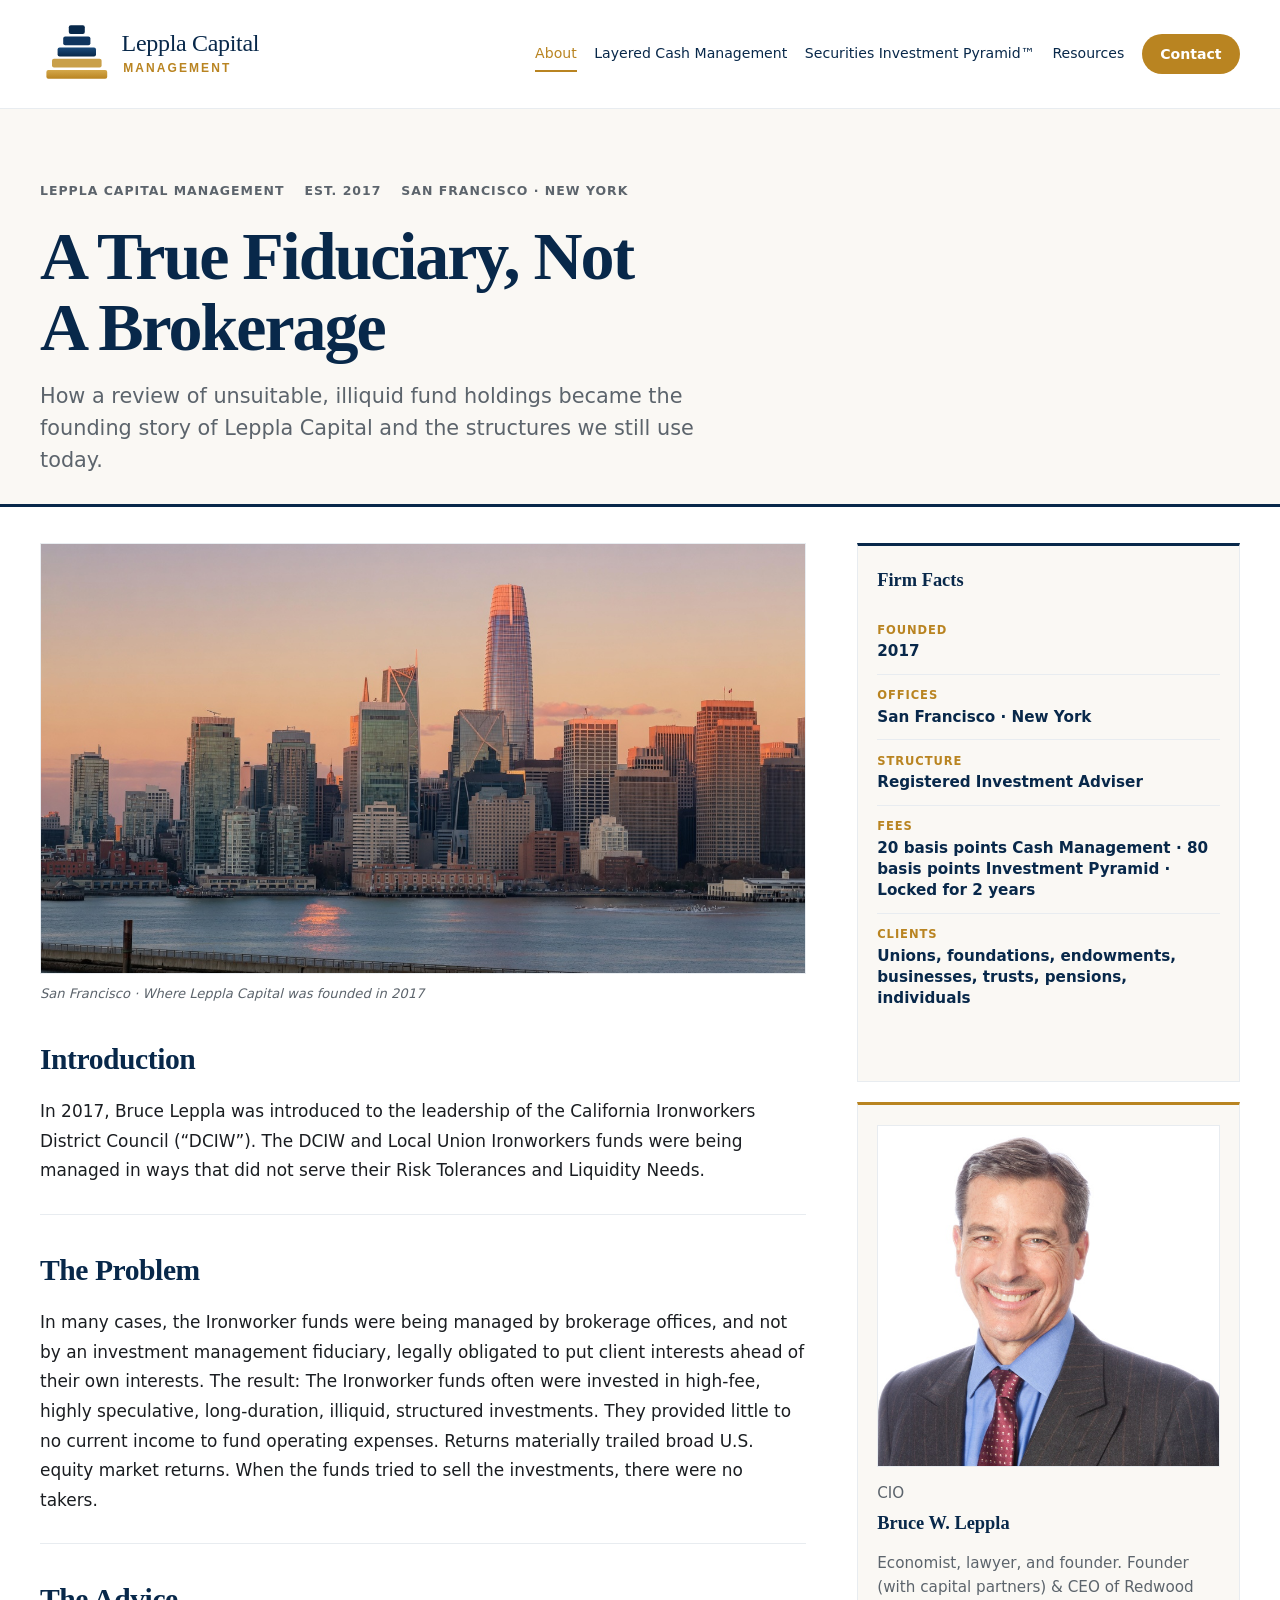
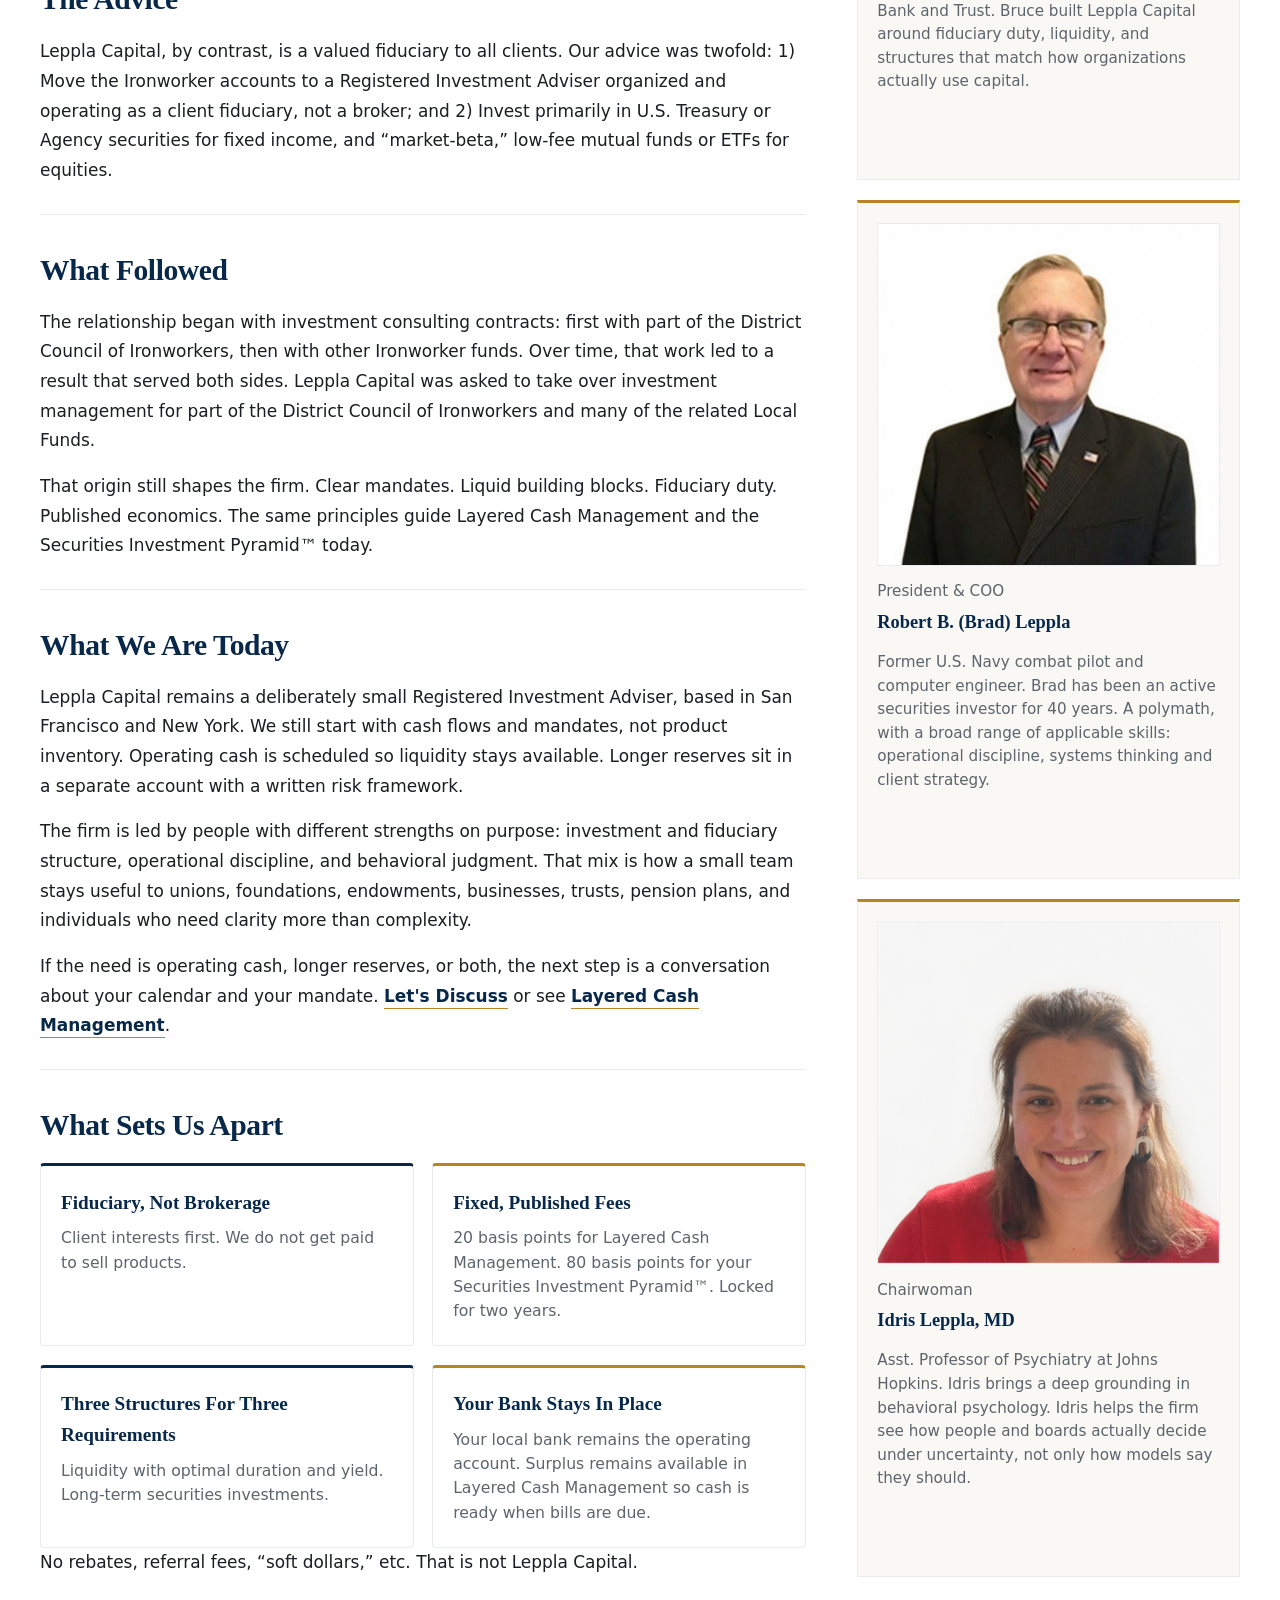
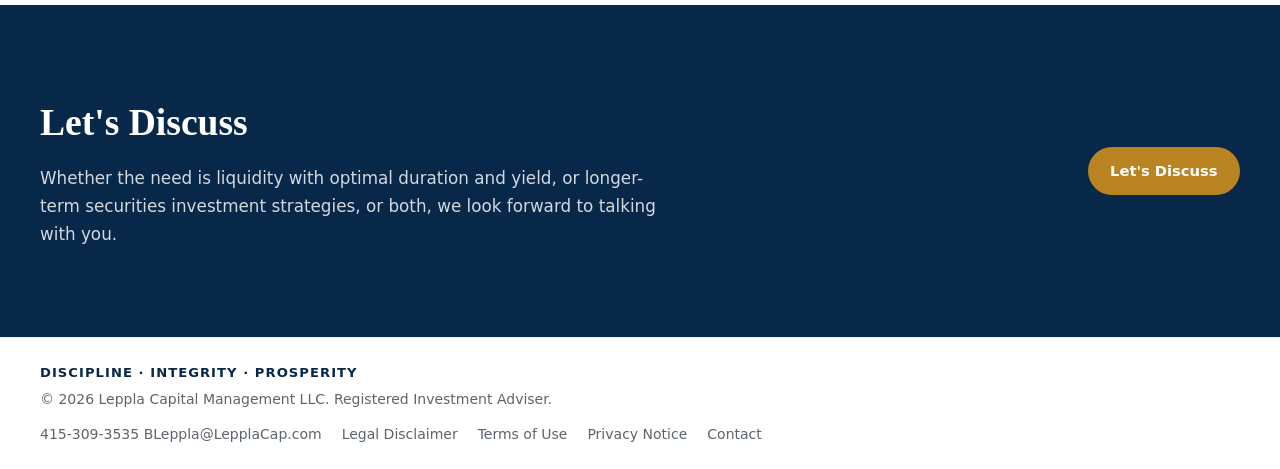
==== about.html @ 6c13fb26 "Publish Leppla Capital website draft." ====
<!DOCTYPE html>
<html lang="en">
  <head>
    <meta charset="utf-8" />
    <meta name="viewport" content="width=device-width, initial-scale=1" />
    <title>About | Leppla Capital Management</title>
    <meta
      name="description"
      content="A true fiduciary, not a brokerage. How Leppla Capital was built in 2017 around clear mandates, liquid investments, and published fees."
    />
    <link rel="stylesheet" href="css/styles.css" />
    <link rel="icon" href="assets/logo-mark.svg" type="image/svg+xml" />
  </head>
  <body>
    <a class="skip-link" href="#main">Skip to content</a>

    <header class="site-header">
      <div class="container header-inner">
        <a class="brand" href="index.html" aria-label="Leppla Capital Management home">
          <img src="assets/logo-horizontal.svg" alt="Leppla Capital Management" width="440" height="82" />
        </a>
        <button class="menu-toggle" type="button" aria-label="Toggle menu" aria-expanded="false" aria-controls="site-nav">
          <span></span><span></span><span></span>
        </button>
        <nav class="site-nav" id="site-nav" aria-label="Primary">
          <a href="about.html" aria-current="page">About</a>
          <a href="layered-cash-management.html">Layered Cash Management</a>
          <a href="securities-investment-pyramid.html">Securities Investment Pyramid™</a>
          <a href="resources.html">Resources</a>
          <a class="nav-cta" href="contact.html">Contact</a>
        </nav>
      </div>
    </header>

    <main id="main" class="about-paper">
      <header class="edition-head">
        <div class="container">
          <div class="edition-meta">
            <span>Leppla Capital Management</span>
            <span>Est. 2017</span>
            <span>San Francisco · New York</span>
          </div>
          <h1 class="edition-title">A True Fiduciary, Not A Brokerage</h1>
          <p class="edition-deck">
            How a review of unsuitable, illiquid fund holdings became the founding story of Leppla
            Capital and the structures we still use today.
          </p>
        </div>
      </header>

      <section class="section section-tight">
        <div class="container edition-layout">
          <article class="edition-story">
            <figure class="edition-lead-image">
              <img
                src="assets/sf-skyline-hero.jpg"
                alt="San Francisco skyline"
                width="1200"
                height="640"
              />
              <figcaption>San Francisco · Where Leppla Capital was founded in 2017</figcaption>
            </figure>

            <section class="edition-chapter">
              <h2>Introduction</h2>
              <p>
                In 2017, Bruce Leppla was introduced to the leadership of the California Ironworkers
                District Council (“DCIW”). The DCIW and Local Union Ironworkers funds were being
                managed in ways that did not serve their Risk Tolerances and Liquidity Needs.
              </p>
            </section>

            <section class="edition-chapter">
              <h2>The Problem</h2>
              <p>
                In many cases, the Ironworker funds were being managed by brokerage offices, and not by an
                investment management fiduciary, legally obligated to put client interests ahead of
                their own interests. The result: The Ironworker funds often were invested in
                high-fee, highly speculative, long-duration, illiquid, structured investments. They provided little to no current
                income to fund operating expenses. Returns materially trailed broad U.S. equity
                market returns. When the funds tried to sell the investments, there were no takers.
              </p>
            </section>

            <section class="edition-chapter">
              <h2>The Advice</h2>
              <p>
                Leppla Capital, by contrast, is a valued fiduciary to all clients. Our advice was
                twofold: 1) Move the Ironworker accounts to a Registered Investment Adviser organized
                and operating as a client fiduciary, not a broker; and 2) Invest primarily in U.S.
                Treasury or Agency securities for fixed income, and “market-beta,” low-fee mutual
                funds or ETFs for equities.
              </p>
            </section>

            <section class="edition-chapter">
              <h2>What Followed</h2>
              <p>
                The relationship began with investment consulting contracts: first with part of the
                District Council of Ironworkers, then with other Ironworker funds. Over time, that
                work led to a result that served both sides. Leppla Capital was asked to take over
                investment management for part of the District Council of Ironworkers and many of the
                related Local Funds.
              </p>
              <p>
                That origin still shapes the firm. Clear mandates. Liquid building blocks. Fiduciary
                duty. Published economics. The same principles guide Layered Cash Management and the
                Securities Investment Pyramid™ today.
              </p>
            </section>

            <section class="edition-chapter">
              <h2>What We Are Today</h2>
              <p>
                Leppla Capital remains a deliberately small Registered Investment Adviser, based in
                San Francisco and New York. We still start with cash flows and mandates, not product
                inventory. Operating cash is scheduled so liquidity stays available. Longer reserves
                sit in a separate account with a written risk framework.
              </p>
              <p>
                The firm is led by people with different strengths on purpose: investment and
                fiduciary structure, operational discipline, and behavioral judgment. That mix is how
                a small team stays useful to unions, foundations, endowments, businesses, trusts,
                pension plans, and individuals who need clarity more than complexity.
              </p>
              <p>
                If the need is operating cash, longer reserves, or both, the next step is a
                conversation about your calendar and your mandate.
                <a class="text-link" href="contact.html">Let's Discuss</a>
                or see
                <a class="text-link" href="layered-cash-management.html">Layered Cash Management</a>.
              </p>
            </section>

            <section class="edition-chapter edition-apart">
              <h2>What Sets Us Apart</h2>
              <ul class="differ-grid differ-grid-story">
                <li>
                  <h3>Fiduciary, Not Brokerage</h3>
                  <p>Client interests first. We do not get paid to sell products.</p>
                </li>
                <li>
                  <h3>Fixed, Published Fees</h3>
                  <p>
                    20 basis points for Layered Cash Management. 80 basis points for your Securities
                    Investment Pyramid™. Locked for two years.
                  </p>
                </li>
                <li>
                  <h3>Three Structures For Three Requirements</h3>
                  <p>
                    Liquidity with optimal duration and yield. Long-term securities investments.
                  </p>
                </li>
                <li>
                  <h3>Your Bank Stays In Place</h3>
                  <p>
                    Your local bank remains the operating account. Surplus remains available in
                    Layered Cash Management so cash is ready when bills are due.
                  </p>
                </li>
              </ul>
              <p class="differ-close">
                No rebates, referral fees, “soft dollars,” etc. That is not Leppla Capital.
              </p>
            </section>
          </article>

          <aside class="edition-sidebar">
            <div class="edition-factbox">
              <h3>Firm Facts</h3>
              <dl>
                <div>
                  <dt>Founded</dt>
                  <dd>2017</dd>
                </div>
                <div>
                  <dt>Offices</dt>
                  <dd>San Francisco · New York</dd>
                </div>
                <div>
                  <dt>Structure</dt>
                  <dd>Registered Investment Adviser</dd>
                </div>
                <div>
                  <dt>Fees</dt>
                  <dd>20 basis points Cash Management · 80 basis points Investment Pyramid · Locked for 2 years</dd>
                </div>
                <div>
                  <dt>Clients</dt>
                  <dd>Unions, foundations, endowments, businesses, trusts, pensions, individuals</dd>
                </div>
              </dl>
            </div>

            <div class="edition-profile">
              <img
                src="assets/bruce-leppla.jpg"
                alt="Bruce W. Leppla"
                width="320"
                height="320"
              />
              <p class="leader-role">CIO</p>
              <h3>Bruce W. Leppla</h3>
              <p>
                Economist, lawyer, and founder. Founder (with capital partners) &amp; CEO of Redwood
                Bank and Trust. Bruce built Leppla
                Capital around fiduciary duty, liquidity, and structures that match how
                organizations actually use capital.
              </p>
            </div>

            <div class="edition-profile">
              <img
                src="assets/brad-leppla.png"
                alt="Robert B. (Brad) Leppla"
                width="320"
                height="320"
              />
              <p class="leader-role">President &amp; COO</p>
              <h3>Robert B. (Brad) Leppla</h3>
              <p>
                Former U.S. Navy combat pilot and computer engineer. Brad has been an active
                securities investor for 40 years. A polymath, with a broad range of applicable
                skills: operational discipline, systems thinking and client strategy.
              </p>
            </div>

            <div class="edition-profile">
              <img
                src="assets/idris-leppla.png"
                alt="Idris Leppla, MD"
                width="320"
                height="320"
              />
              <p class="leader-role">Chairwoman</p>
              <h3>Idris Leppla, MD</h3>
              <p>
                Asst. Professor of Psychiatry at Johns Hopkins. Idris brings a deep grounding in
                behavioral psychology. Idris helps the firm see how people and boards actually decide
                under uncertainty, not only how models say they should.
              </p>
            </div>

          </aside>
        </div>
      </section>

      <section class="section section-navy">
        <div class="container about-cta-grid">
          <div>
            <h2>Let's Discuss</h2>
            <p>
              Whether the need is liquidity with optimal duration and yield, or longer-term
              securities investment strategies, or both, we look forward to talking with you.
            </p>
          </div>
          <div class="hero-actions">
            <a class="btn btn-primary" href="contact.html">Let's Discuss</a>
          </div>
        </div>
      </section>
    </main>

    <footer class="site-footer">
      <div class="container footer-inner">
        <div class="footer-brand-block">
          <p class="footer-tagline">Discipline · Integrity · Prosperity</p>
          <p>© 2026 Leppla Capital Management LLC. Registered Investment Adviser.</p>
        </div>
        <div class="footer-links">
          415-309-3535
          BLeppla@LepplaCap.com
          <a href="disclosures.html">Legal Disclaimer</a>
          <a href="terms-of-use.html">Terms of Use</a>
          <a href="privacy-policy.html">Privacy Notice</a>
          <a href="contact.html">Contact</a>
        </div>
      </div>
    </footer>

    <script src="js/main.js"></script>
  </body>
</html>
---- css/styles.css ----
/* Leppla Capital — clean scaffold */

:root {
  --navy: #08284a;
  --ink: #1a1d21;
  --muted: #5c646c;
  --line: #e8ecf0;
  --paper: #faf8f4;
  --white: #ffffff;
  --gold: #b98421;
  --gold-hover: #a0721c;
  --font-sans: "Segoe UI", system-ui, -apple-system, sans-serif;
  --font-display: Georgia, "Times New Roman", Times, serif;
  --header-h: 108px;
  --max: 1280px;
  --gutter: clamp(1.25rem, 4vw, 2.5rem);
}

*,
*::before,
*::after {
  box-sizing: border-box;
}

html {
  -webkit-text-size-adjust: 100%;
}

body {
  margin: 0;
  min-height: 100vh;
  display: flex;
  flex-direction: column;
  color: var(--ink);
  background: var(--white);
  font-family: var(--font-sans);
  font-size: 17px;
  line-height: 1.6;
  -webkit-font-smoothing: antialiased;
}

img {
  display: block;
  max-width: 100%;
  height: auto;
}

a {
  color: inherit;
  text-decoration: none;
}

.skip-link {
  position: absolute;
  left: -9999px;
  top: 0;
  z-index: 1000;
  padding: 0.75rem 1rem;
  background: var(--navy);
  color: #fff;
}

.skip-link:focus {
  left: 1rem;
  top: 1rem;
}

.container {
  width: min(100% - var(--gutter) * 2, var(--max));
  margin-inline: auto;
}

/* Header */
.site-header {
  position: sticky;
  top: 0;
  z-index: 100;
  background: var(--white);
  border-bottom: 1px solid var(--line);
}

.header-inner {
  display: flex;
  align-items: center;
  justify-content: space-between;
  min-height: var(--header-h);
  gap: 1.5rem;
}

.brand {
  display: inline-flex;
  align-items: center;
  gap: 0.75rem;
  flex-shrink: 0;
}

.brand img {
  height: 80px;
  width: auto;
}

.menu-toggle {
  display: none;
  flex-direction: column;
  justify-content: center;
  gap: 5px;
  width: 44px;
  height: 44px;
  padding: 0;
  border: 0;
  background: transparent;
  cursor: pointer;
}

.menu-toggle span {
  display: block;
  width: 22px;
  height: 2px;
  margin-inline: auto;
  background: var(--navy);
}

.site-nav {
  display: flex;
  align-items: center;
  flex-wrap: wrap;
  justify-content: flex-end;
  gap: 0.25rem 1.1rem;
}

.site-nav a {
  font-size: 0.88rem;
  font-weight: 500;
  color: var(--navy);
  padding: 0.35rem 0;
  border-bottom: 2px solid transparent;
  white-space: nowrap;
}

.site-nav a:hover,
.site-nav a[aria-current="page"] {
  color: var(--gold);
  border-bottom-color: var(--gold);
}

.site-nav .nav-cta {
  padding: 0.55rem 1.15rem;
  border-radius: 999px;
  border-bottom: none;
  background: var(--gold);
  color: var(--white);
  font-weight: 600;
}

.site-nav .nav-cta:hover,
.site-nav .nav-cta[aria-current="page"] {
  background: var(--gold-hover);
  color: var(--white);
  border-bottom-color: transparent;
}

/* Main */
main {
  flex: 1;
}

/* Homepage hero — skyline + direct copy */
.hero {
  position: relative;
  padding: clamp(4.5rem, 12vw, 7.5rem) 0 clamp(4rem, 10vw, 6.5rem);
  min-height: min(72vh, 620px);
  display: flex;
  align-items: center;
  overflow: hidden;
  color: var(--white);
  background-color: #051c35;
  background-image:
    linear-gradient(
      105deg,
      rgba(5, 28, 53, 0.92) 0%,
      rgba(8, 40, 74, 0.78) 45%,
      rgba(8, 40, 74, 0.52) 100%
    ),
    url("../assets/sf-skyline-hero.jpg");
  background-size: cover;
  background-position: center 40%;
}

.hero-inner {
  position: relative;
  z-index: 1;
  max-width: 100%;
  text-align: center;
}

.kicker {
  margin: 0 0 1rem;
  font-size: 0.78rem;
  font-weight: 700;
  letter-spacing: 0.12em;
  text-transform: uppercase;
  color: #e8d7ae;
}

.hero h1 {
  margin: 0 0 1.25rem;
  font-family: var(--font-display);
  font-size: clamp(1.85rem, 3.4vw, 2.55rem);
  font-weight: 600;
  line-height: 1.2;
  letter-spacing: -0.02em;
  color: var(--white);
}

.hero-title-line {
  display: block;
}

@media (min-width: 900px) {
  .hero-title-line {
    white-space: nowrap;
  }
}

.hero-lede {
  margin: 0 auto 1.5rem;
  max-width: 50rem;
  font-size: 1.05rem;
  line-height: 1.65;
  color: rgba(255, 255, 255, 0.88);
  text-align: center;
}

.hero-lede p {
  margin: 0 0 1rem;
}

.hero-lede p:last-child {
  margin-bottom: 0;
}

.hero-lede a {
  color: var(--gold);
  text-decoration: underline;
  text-underline-offset: 0.15em;
}

.hero-lede a:hover {
  color: var(--white);
}

.hero-motto {
  margin: 0 auto 1.35rem;
  max-width: 50rem;
  font-family: var(--font-display);
  font-size: clamp(0.95rem, 1.6vw, 1.1rem);
  font-weight: 700;
  letter-spacing: 0.06em;
  text-transform: uppercase;
  color: var(--white);
  text-align: center;
}

.hero-fees {
  display: flex;
  flex-wrap: wrap;
  align-items: center;
  justify-content: center;
  gap: 0.35rem 0.65rem;
  margin: 0 auto 2rem;
  padding: 0.9rem 0;
  border-top: 1px solid rgba(255, 255, 255, 0.22);
  border-bottom: 1px solid rgba(255, 255, 255, 0.22);
  font-size: 0.95rem;
  color: rgba(255, 255, 255, 0.92);
  max-width: 52rem;
}

.hero-fees strong {
  color: #fff;
  font-weight: 700;
}

.hero-fees-sep {
  color: rgba(255, 255, 255, 0.55);
}

.hero-actions {
  display: flex;
  flex-wrap: wrap;
  align-items: center;
  justify-content: center;
  gap: 1rem 1.5rem;
}

.btn {
  display: inline-flex;
  align-items: center;
  justify-content: center;
  min-height: 48px;
  padding: 0.7rem 1.4rem;
  border-radius: 999px;
  font-size: 0.92rem;
  font-weight: 600;
  cursor: pointer;
  transition: background 0.15s ease, color 0.15s ease;
}

.btn-primary {
  background: var(--gold);
  color: var(--white);
}

.btn-primary:hover {
  background: var(--gold-hover);
  color: var(--white);
}

.hero .text-link {
  font-weight: 600;
  color: var(--white);
  border-bottom: 1px solid var(--gold);
  padding-bottom: 2px;
}

.hero .text-link:hover {
  color: #e8d7ae;
}

.text-link {
  font-weight: 600;
  color: var(--navy);
  border-bottom: 1px solid var(--gold);
  padding-bottom: 2px;
}

.text-link:hover {
  color: var(--gold);
}

/* Sections below hero */
.section {
  padding: clamp(3.5rem, 8vw, 5.5rem) 0;
}

.firm-intro {
  display: grid;
  grid-template-columns: minmax(0, 1.35fr) minmax(260px, 0.9fr);
  gap: clamp(2rem, 4vw, 3.25rem);
  align-items: stretch;
  max-width: none;
  text-align: left;
}

.firm-intro-main h2,
.firm-intro-title {
  margin: 0 0 1rem;
  font-family: var(--font-display);
  font-size: clamp(1.85rem, 3.2vw, 2.55rem);
  font-weight: 600;
  color: var(--navy);
  letter-spacing: -0.02em;
  max-width: none;
}

.firm-intro-title-line {
  display: block;
}

.firm-intro-lede {
  margin: 0 0 1.15rem;
  font-size: 1.12rem;
  line-height: 1.65;
  color: var(--ink);
}

.firm-motto {
  margin: 0 0 1.35rem !important;
  padding: 0.85rem 0;
  border-top: 1px solid var(--line);
  border-bottom: 1px solid var(--line);
  font-family: var(--font-display);
  font-size: 1.15rem;
  font-weight: 700;
  letter-spacing: 0.06em;
  text-transform: uppercase;
  color: var(--navy) !important;
}

.firm-intro-main p {
  margin: 0 0 1.1rem;
  font-size: 1.02rem;
  line-height: 1.7;
  color: var(--muted);
}

.firm-intro-links {
  display: flex;
  flex-wrap: wrap;
  align-items: center;
  gap: 1rem 1.5rem;
  margin-top: 1.75rem !important;
}

.firm-intro-aside {
  position: relative;
  display: grid;
  grid-template-rows: repeat(5, minmax(0, 1fr));
  gap: 0;
  min-height: 100%;
  padding: 0.35rem 0 0.35rem 1.35rem;
  background: var(--white);
  border: 1px solid var(--line);
  border-radius: 4px;
}

.firm-intro-aside::before {
  content: "";
  position: absolute;
  left: 1.35rem;
  top: 1.35rem;
  bottom: 1.35rem;
  width: 2px;
  background: linear-gradient(180deg, var(--navy) 0%, var(--gold) 100%);
  border-radius: 999px;
}

.firm-milestone {
  position: relative;
  display: flex;
  flex-direction: column;
  justify-content: center;
  padding: 1.15rem 1.15rem 1.15rem 1.65rem;
  border: 0;
  border-radius: 0;
  background: transparent;
}

.firm-milestone + .firm-milestone {
  border-top: 1px solid var(--line);
}

.firm-milestone::before {
  content: "";
  position: absolute;
  left: -0.28rem;
  top: 50%;
  width: 0.7rem;
  height: 0.7rem;
  border-radius: 50%;
  background: var(--navy);
  border: 2px solid var(--white);
  box-shadow: 0 0 0 2px var(--navy);
  transform: translateY(-50%);
}

.firm-milestone-accent::before {
  background: var(--gold);
  box-shadow: 0 0 0 2px var(--gold);
}

.firm-milestone-accent {
  background: #fffdf8;
}

.firm-milestone-year {
  display: block;
  margin-bottom: 0.4rem;
  font-family: var(--font-display);
  font-size: 1.45rem;
  font-weight: 700;
  color: var(--navy);
  line-height: 1;
}

.firm-milestone p {
  margin: 0;
  font-size: 0.95rem;
  line-height: 1.5;
  color: var(--muted);
}

@media (max-width: 800px) {
  .firm-intro {
    grid-template-columns: 1fr;
  }

  .firm-intro-main h2 {
    max-width: none;
  }

  .firm-intro-aside {
    grid-template-rows: none;
    min-height: 0;
  }
}

.section-paper {
  background: var(--paper);
}

.section-intro {
  max-width: 36rem;
  margin-bottom: clamp(2rem, 4vw, 2.75rem);
}

.section-intro-center {
  margin-inline: auto;
  text-align: center;
}

.section-intro-center .section-lede {
  margin-inline: auto;
}

#clients .section-intro {
  max-width: 42rem;
}

.kicker-dark {
  color: var(--gold);
}

.section-intro h2 {
  margin: 0 0 0.75rem;
  font-family: var(--font-display);
  font-size: clamp(1.75rem, 3vw, 2.35rem);
  font-weight: 600;
  color: var(--navy);
  letter-spacing: -0.02em;
}

.title-nowrap {
  white-space: nowrap;
  font-size: clamp(1.35rem, 3.2vw, 2.35rem);
}

.section-lede {
  margin: 0;
  color: var(--muted);
  font-size: 1.05rem;
  line-height: 1.65;
}

.system-combo {
  margin: 0 0 2.75rem;
  width: 100%;
  padding: 0;
}

.system-combo-kicker {
  margin: 0 0 1.25rem;
  text-align: center;
  font-size: 0.78rem;
  font-weight: 700;
  letter-spacing: 0.12em;
  text-transform: uppercase;
  color: var(--gold);
}

/* Mega-pyramid stage: top structures + connector arrows + bank base */
.system-combo-stage {
  position: relative;
  display: grid;
  grid-template-columns: minmax(0, 1fr) 5.5rem minmax(0, 1fr);
  grid-template-rows: auto 4.5rem auto;
  column-gap: 1.25rem;
  width: 100%;
  align-items: start;
}

.system-combo-panel {
  margin: 0;
  width: 100%;
  max-width: 32rem;
  display: flex;
  flex-direction: column;
  grid-row: 1;
}

.system-combo-panel-left {
  grid-column: 1;
  justify-self: start;
}

.system-combo-panel-right {
  grid-column: 3;
  justify-self: end;
}

.system-combo-panel figcaption {
  display: flex;
  align-items: center;
  justify-content: center;
  width: 100%;
  min-height: 2.75rem;
  margin: 0;
  padding: 0 0.5rem 0.75rem;
  font-size: 0.95rem;
  font-weight: 700;
  line-height: 1.3;
  color: var(--navy);
  text-align: center;
}

/* Optical center over drawn content (Cash sits right of its axis; Pyramid left of its axis) */
.system-combo-panel-left figcaption {
  padding-left: 12%;
}

.system-combo-panel-right figcaption {
  padding-right: 12%;
}

.system-combo-panel img {
  display: block;
  width: 100%;
  height: auto;
  aspect-ratio: 520 / 380;
  object-fit: contain;
  object-position: center center;
}

.system-combo-between {
  grid-column: 2;
  grid-row: 1;
  align-self: center;
  display: flex;
  flex-direction: column;
  align-items: center;
  justify-content: center;
  gap: 0.25rem;
  color: var(--gold);
  font-weight: 700;
}

.system-combo-between span {
  font-size: 1.75rem;
  line-height: 1;
}

.system-combo-between small {
  font-size: 0.7rem;
  letter-spacing: 0.08em;
  text-transform: uppercase;
  color: var(--navy);
}

.system-combo-uplinks {
  grid-column: 1 / -1;
  grid-row: 2;
  display: grid;
  grid-template-columns: minmax(0, 1fr) 5.5rem minmax(0, 1fr);
  column-gap: 1.25rem;
  align-items: center;
  pointer-events: none;
}

.system-combo-uplink {
  display: inline-block;
  color: var(--gold);
  font-size: 1.75rem;
  font-weight: 700;
  line-height: 1;
  text-align: center;
}

.system-combo-uplink-left {
  grid-column: 1;
  transform: rotate(55deg);
}

.system-combo-uplink-right {
  grid-column: 3;
  transform: rotate(-55deg);
}

.system-combo-bank {
  grid-column: 1 / -1;
  grid-row: 3;
  justify-self: center;
  z-index: 1;
  margin: 0;
  padding: 1.15rem 1.5rem;
  background: var(--gold);
  border-radius: 4px;
  text-align: center;
  width: min(100%, 36rem);
}

.system-combo-bank h3 {
  margin: 0 0 0.25rem;
  font-family: var(--font-display);
  font-size: 1.45rem;
  color: var(--navy);
}

.system-combo-bank p {
  margin: 0;
  color: #3a2a10;
  font-size: 0.95rem;
  line-height: 1.4;
}

.system-combo-bank p:nth-of-type(1) {
  font-weight: 700;
  margin-bottom: 0.3rem;
}

.system-combo-note {
  margin: 1.15rem 0 1.75rem;
  text-align: center;
  font-size: 1rem;
  line-height: 1.55;
  color: var(--muted);
}

.system-desc-grid {
  display: grid;
  grid-template-columns: repeat(3, minmax(0, 1fr));
  grid-template-rows: auto auto auto auto auto auto auto;
  column-gap: 1.25rem;
  row-gap: 0;
  align-items: stretch;
}

.system-desc {
  display: grid;
  grid-template-rows: subgrid;
  grid-row: span 7;
  background: var(--white);
  border: 1px solid var(--line);
  border-top: 3px solid var(--navy);
  border-radius: 4px;
  padding: 1.25rem 1.15rem 1.35rem;
}

.system-desc-bank {
  border-top-color: var(--gold);
}

.system-desc .compare-fee {
  align-self: end;
}

.system-desc h3 {
  margin: 0.25rem 0 0.85rem;
  font-family: var(--font-display);
  font-size: 1.25rem;
  font-weight: 600;
  color: var(--navy);
}

.system-desc .compare-rows {
  display: contents;
  margin: 0;
  padding: 0;
}

.system-desc .compare-rows > div {
  display: grid;
  grid-template-columns: 6.5rem 1fr;
  gap: 1rem;
  align-content: start;
  padding: 0.7rem 0;
  border-bottom: 1px solid var(--line);
  background: transparent;
}

.system-desc .compare-rows > div:last-child {
  border-bottom: 0;
}

.system-desc .text-link,
.system-desc .system-desc-link-slot {
  display: inline-block;
  margin-top: 0.85rem;
  align-self: start;
}

.system-desc .system-desc-link-slot {
  visibility: hidden;
  pointer-events: none;
  min-height: 1.5rem;
}

@media (max-width: 900px) {
  .system-desc-grid {
    grid-template-columns: 1fr;
    grid-template-rows: none;
  }

  .system-desc {
    display: block;
    grid-row: auto;
  }

  .system-desc .compare-rows {
    display: block;
  }

  .system-desc .system-desc-link-slot {
    display: none;
  }
}

@media (max-width: 800px) {
  .system-combo-stage {
    grid-template-columns: 1fr;
    grid-template-rows: auto auto auto auto auto;
    row-gap: 0.75rem;
  }

  .system-combo-panel-left,
  .system-combo-panel-right,
  .system-combo-between,
  .system-combo-uplinks,
  .system-combo-bank {
    grid-column: 1;
    justify-self: stretch;
    max-width: none;
  }

  .system-combo-panel-left { grid-row: 1; }
  .system-combo-between { grid-row: 2; flex-direction: row; gap: 0.5rem; }
  .system-combo-panel-right { grid-row: 3; }
  .system-combo-uplinks {
    grid-row: 4;
    grid-template-columns: 1fr 1fr;
    column-gap: 0.75rem;
  }
  .system-combo-uplink-left { grid-column: 1; }
  .system-combo-uplink-right { grid-column: 2; }
  .system-combo-bank { grid-row: 5; width: min(100%, 28rem); justify-self: center; }
}

.compare-grid {
  display: grid;
  grid-template-columns: 1fr 1fr;
  grid-template-rows: auto auto repeat(5, auto);
  column-gap: 1.5rem;
  row-gap: 0;
  align-items: stretch;
}

.compare-card {
  display: grid;
  grid-template-rows: subgrid;
  grid-row: span 7;
  background: var(--white);
  border: 1px solid var(--line);
  border-radius: 4px;
  overflow: hidden;
}

.compare-card-accent {
  border-top: 3px solid var(--gold);
}

.compare-card:not(.compare-card-accent) {
  border-top: 3px solid var(--navy);
}

.compare-card-head {
  padding: 1.5rem 1.5rem 1.15rem;
  background: var(--paper);
  border-bottom: 1px solid var(--line);
}

.compare-fee {
  margin: 0 0 0.5rem;
  font-size: 0.78rem;
  font-weight: 700;
  letter-spacing: 0.08em;
  text-transform: uppercase;
  color: var(--gold);
}

.compare-card-head h3 {
  margin: 0;
  font-family: var(--font-display);
  font-size: clamp(1.35rem, 2.2vw, 1.6rem);
  font-weight: 600;
  color: var(--navy);
  line-height: 1.25;
}

.compare-figure {
  margin: 0;
  padding: 0;
  background: var(--paper);
  border-bottom: 1px solid var(--line);
  aspect-ratio: 520 / 380;
  overflow: hidden;
}

.compare-figure img {
  display: block;
  width: 100%;
  height: 100%;
  object-fit: fill;
}

.compare-rows {
  display: contents;
  margin: 0;
  padding: 0;
}

.compare-rows > div {
  display: grid;
  grid-template-columns: 7.5rem 1fr;
  gap: 1rem;
  align-content: start;
  padding: 1rem 1.5rem;
  border-bottom: 1px solid var(--line);
  background: var(--white);
}

.compare-rows > div:last-child {
  border-bottom: 0;
}

.compare-rows dt {
  margin: 0;
  font-size: 0.78rem;
  font-weight: 700;
  letter-spacing: 0.06em;
  text-transform: uppercase;
  color: var(--muted);
  padding-top: 0.15rem;
}

.compare-rows dd {
  margin: 0;
  color: var(--ink);
  font-size: 0.98rem;
  line-height: 1.55;
}

.compare-note {
  margin: 1.75rem 0 0;
  text-align: center;
  color: var(--muted);
  font-size: 0.98rem;
}

.audience-row {
  list-style: none;
  margin: 0;
  padding: 0;
  display: grid;
  grid-template-columns: repeat(7, minmax(0, 1fr));
  gap: 0.75rem;
  align-items: stretch;
}

.audience-card {
  background: var(--white);
  border: 1px solid var(--line);
  border-top: 3px solid var(--navy);
  border-radius: 4px;
  padding: 1rem 0.85rem;
  text-align: center;
}

.audience-card h3 {
  margin: 0 0 0.45rem;
  font-family: var(--font-display);
  font-size: 1.05rem;
  font-weight: 600;
  color: var(--navy);
  line-height: 1.25;
}

.audience-card p {
  margin: 0;
  font-size: 0.82rem;
  line-height: 1.45;
  color: var(--muted);
}

@media (max-width: 1100px) {
  .audience-row {
    grid-template-columns: repeat(4, minmax(0, 1fr));
  }
}

@media (max-width: 800px) {
  .audience-row {
    grid-template-columns: repeat(2, minmax(0, 1fr));
  }
}

@media (max-width: 520px) {
  .audience-row {
    grid-template-columns: 1fr;
  }
}

/* Combined clients + engagement */
.clients-cred {
  margin: 1rem 0 0;
  font-size: 0.78rem;
  font-weight: 700;
  letter-spacing: 0.06em;
  text-transform: uppercase;
  color: var(--muted);
}

.section-intro-center .clients-cred {
  text-align: center;
}

.clients-engage {
  display: grid;
  grid-template-columns: 1fr 1fr;
  gap: clamp(2.5rem, 8vw, 6rem);
  align-items: stretch;
  margin-top: clamp(1.75rem, 3vw, 2.5rem);
  width: 100%;
}

.clients-process {
  display: flex;
  flex-direction: column;
  height: 100%;
}

.clients-audiences h3,
.clients-process h3 {
  margin: 0 0 1rem;
  font-family: var(--font-display);
  font-size: 1.2rem;
  font-weight: 600;
  color: var(--navy);
  text-align: center;
}

.audience-compact {
  list-style: none;
  margin: 0;
  padding: 0;
  border-top: 1px solid var(--line);
}

.audience-compact li {
  display: grid;
  grid-template-columns: minmax(7.5rem, 0.9fr) minmax(0, 1.4fr);
  gap: 0.75rem 1rem;
  padding: 0.85rem 0;
  border-bottom: 1px solid var(--line);
  align-items: baseline;
}

.audience-compact strong {
  font-family: var(--font-display);
  font-size: 1rem;
  font-weight: 600;
  color: var(--navy);
}

.audience-compact span {
  font-size: 0.92rem;
  line-height: 1.45;
  color: var(--muted);
}

.process-steps-compact {
  max-width: none;
  flex: 1;
  height: 100%;
  align-content: space-between;
}

.process-steps-compact li {
  padding: 1.75rem 0;
}

.clients-process .clients-process-note {
  margin-top: auto;
  padding-top: 1.25rem;
}

.process-steps h4,
.process-steps-compact h4 {
  margin: 0.15rem 0 0.35rem;
  font-family: var(--font-display);
  font-size: 1.1rem;
  font-weight: 600;
  color: var(--navy);
}

.clients-process-note {
  margin: 1rem 0 0;
  font-size: 0.95rem;
  color: var(--muted);
}

@media (max-width: 800px) {
  .clients-engage {
    grid-template-columns: 1fr;
    gap: 2rem;
  }

  .clients-process {
    height: auto;
  }

  .process-steps-compact {
    height: auto;
    align-content: start;
  }

  .process-steps-compact li {
    padding: 1rem 0;
  }

  .clients-process .clients-process-note {
    margin-top: 1rem;
    padding-top: 0;
  }

  .audience-compact li {
    grid-template-columns: 1fr;
    gap: 0.25rem;
  }
}

.section-tight {
  padding-top: 1.75rem;
  padding-bottom: 1.75rem;
}

.process-steps {
  list-style: none;
  margin: 0;
  padding: 0;
  max-width: 40rem;
  display: grid;
  gap: 0;
}

.process-steps li {
  display: grid;
  grid-template-columns: 2.5rem 1fr;
  gap: 1.15rem;
  padding: 1.35rem 0;
  border-bottom: 1px solid var(--line);
}

.process-steps li:last-child {
  border-bottom: 0;
}

.process-num {
  display: flex;
  align-items: center;
  justify-content: center;
  width: 2.5rem;
  height: 2.5rem;
  border-radius: 50%;
  background: var(--navy);
  color: #fff;
  font-size: 0.85rem;
  font-weight: 700;
  line-height: 1;
}

.process-steps h3 {
  margin: 0.15rem 0 0.35rem;
  font-family: var(--font-display);
  font-size: 1.25rem;
  font-weight: 600;
  color: var(--navy);
}

.process-steps p {
  margin: 0;
  color: var(--muted);
  font-size: 0.98rem;
}

.cred-bar {
  list-style: none;
  margin: 0;
  padding: 1rem 0;
  display: flex;
  flex-wrap: wrap;
  justify-content: center;
  gap: 0.65rem 0;
  border-top: 1px solid var(--line);
  border-bottom: 1px solid var(--line);
}

.cred-bar li {
  font-size: 0.78rem;
  font-weight: 700;
  letter-spacing: 0.06em;
  text-transform: uppercase;
  color: var(--muted);
  padding: 0 1.15rem;
  border-right: 1px solid var(--line);
}

.cred-bar li:last-child {
  border-right: 0;
}

@media (max-width: 700px) {
  .cred-bar li {
    border-right: 0;
    width: 100%;
    text-align: center;
    padding: 0.35rem 0;
  }
}

.section-navy {
  background: var(--navy);
  color: var(--white);
}

#consultants.section {
  padding: clamp(2rem, 4vw, 2.75rem) 0;
}

.consultants-band {
  text-align: center;
  max-width: 40rem;
  margin-inline: auto;
}

.consultants-band .kicker {
  margin-bottom: 0.65rem;
}

.consultants-band h2 {
  margin: 0 0 0.85rem;
  font-family: var(--font-display);
  font-size: clamp(1.5rem, 2.5vw, 1.9rem);
  font-weight: 600;
  color: var(--navy);
}

.consultants-band p {
  margin: 0;
  color: var(--muted);
  font-size: 1.02rem;
  line-height: 1.65;
}

.cta-band {
  text-align: center;
  max-width: 36rem;
  margin-inline: auto;
}

.cta-band h2 {
  margin: 0 0 0.75rem;
  font-family: var(--font-display);
  font-size: clamp(1.75rem, 3vw, 2.35rem);
  font-weight: 600;
  color: var(--white);
}

.cta-band p {
  margin: 0 0 1.75rem;
  color: rgba(255, 255, 255, 0.82);
  font-size: 1.05rem;
  line-height: 1.65;
}

.footer-inner {
  display: flex;
  flex-wrap: wrap;
  align-items: flex-start;
  justify-content: space-between;
  gap: 0.75rem 1.5rem;
}

.footer-brand-block {
  display: grid;
  gap: 0.35rem;
}

.footer-tagline {
  margin: 0;
  font-size: 0.82rem;
  font-weight: 700;
  letter-spacing: 0.08em;
  text-transform: uppercase;
  color: var(--navy);
}

.footer-links {
  display: flex;
  flex-wrap: wrap;
  gap: 0.75rem 1.25rem;
}

.footer-links a {
  color: var(--muted);
  font-weight: 500;
}

.footer-links a:hover {
  color: var(--gold);
}

@media (max-width: 800px) {
  .compare-grid {
    grid-template-columns: 1fr;
    grid-template-rows: none;
    row-gap: 1.5rem;
  }

  .compare-card {
    display: flex;
    flex-direction: column;
    grid-row: auto;
  }

  .compare-rows {
    display: block;
  }

  .compare-rows > div {
    grid-template-columns: 1fr;
    gap: 0.35rem;
  }
}

.page-blank {
  padding: clamp(4rem, 12vw, 7rem) 0;
}

.page-blank h1 {
  margin: 0 0 0.75rem;
  font-family: var(--font-display);
  font-size: clamp(1.75rem, 3vw, 2.25rem);
  font-weight: 600;
  color: var(--navy);
  letter-spacing: -0.02em;
}

.page-blank .placeholder {
  margin: 0;
  color: var(--muted);
  font-size: 1rem;
}

.contact-page .contact-lede {
  margin: 0 0 1.25rem;
  color: var(--muted);
  font-size: 1.05rem;
  line-height: 1.6;
}

.contact-details {
  list-style: none;
  margin: 0;
  padding: 0;
  display: grid;
  gap: 0.65rem;
}

.contact-details li {
  font-size: 1.15rem;
  font-weight: 600;
  color: var(--navy);
}

.legal-page {
  padding: clamp(3rem, 8vw, 5rem) 0 clamp(4rem, 10vw, 6rem);
}

.legal-page .container {
  max-width: 42rem;
}

.legal-page h1 {
  margin: 0 0 1.25rem;
  font-family: var(--font-display);
  font-size: clamp(1.75rem, 3vw, 2.25rem);
  font-weight: 600;
  color: var(--navy);
  letter-spacing: -0.02em;
}

.legal-prose p {
  margin: 0 0 1rem;
  color: var(--ink);
  font-size: 1rem;
  line-height: 1.7;
}

.legal-prose p:last-child {
  margin-bottom: 0;
}

.legal-prose ul {
  margin: 0 0 1rem;
  padding-left: 1.25rem;
  color: var(--ink);
}

.legal-prose li {
  margin: 0.4rem 0;
  line-height: 1.65;
}

.legal-prose strong {
  color: var(--navy);
}

.legal-prose-justified p,
.legal-prose-justified li {
  text-align: justify;
}

/* Interior page hero */
.page-hero {
  padding: clamp(3.5rem, 8vw, 5.5rem) 0 clamp(3rem, 6vw, 4.5rem);
  background: var(--paper);
  border-bottom: 1px solid var(--line);
}

.page-hero-inner {
  max-width: 44rem;
}

.page-hero h1 {
  margin: 0 0 1.25rem;
  font-family: var(--font-display);
  font-size: clamp(1.85rem, 3.2vw, 2.55rem);
  font-weight: 600;
  line-height: 1.22;
  letter-spacing: -0.02em;
  color: var(--navy);
}

.page-lede {
  margin: 0;
  font-size: 1.12rem;
  line-height: 1.7;
  color: var(--muted);
  max-width: 40rem;
}

.page-hero-wide {
  max-width: 48rem;
}

/* Product page hero (LCM / stronger entry) */
.page-hero-product {
  background: var(--navy);
  border-bottom: none;
  padding: clamp(3.75rem, 8vw, 5.75rem) 0;
}

.page-hero-product-inner {
  display: grid;
  grid-template-columns: minmax(0, 1.35fr) minmax(220px, 0.75fr);
  gap: clamp(2rem, 4vw, 3.5rem);
  align-items: end;
  max-width: none;
}

.page-hero-product .kicker {
  color: #e8d7ae;
}

.page-hero-product h1 {
  color: var(--white);
  font-size: clamp(2.1rem, 4vw, 3rem);
  max-width: 12ch;
}

.page-hero-product h1.page-hero-title-long {
  max-width: 18ch;
  font-size: clamp(1.85rem, 3.4vw, 2.65rem);
}

.page-hero-product .page-lede {
  color: rgba(255, 255, 255, 0.82);
  max-width: 36rem;
  font-size: 1.15rem;
}

.page-hero-product-actions {
  display: flex;
  flex-wrap: wrap;
  align-items: center;
  gap: 1rem 1.5rem;
  margin-top: 1.75rem;
}

.page-hero-product .text-link {
  color: var(--white);
  border-bottom-color: var(--gold);
}

.page-hero-product .text-link:hover {
  color: #e8d7ae;
}

.page-hero-product-aside {
  display: grid;
  gap: 0.75rem;
}

.product-fact {
  background: rgba(255, 255, 255, 0.06);
  border: 1px solid rgba(255, 255, 255, 0.12);
  border-left: 4px solid rgba(232, 215, 174, 0.55);
  border-radius: 4px;
  padding: 1rem 1.1rem;
}

.product-fact-accent {
  border-left-color: var(--gold);
  background: rgba(185, 132, 33, 0.16);
}

.product-fact-value {
  display: block;
  margin-bottom: 0.3rem;
  font-family: var(--font-display);
  font-size: 1.55rem;
  font-weight: 700;
  line-height: 1;
  color: var(--white);
}

.product-fact p {
  margin: 0;
  font-size: 0.9rem;
  line-height: 1.4;
  color: rgba(255, 255, 255, 0.72);
}

/* Cash-flow opener */
.section-cash-start {
  background: var(--white);
  border-bottom: 1px solid var(--line);
}

.cash-start {
  display: grid;
  grid-template-columns: minmax(0, 1.05fr) minmax(0, 1fr);
  gap: clamp(2rem, 5vw, 3.75rem);
  align-items: stretch;
}

.cash-start-story {
  position: relative;
  display: flex;
  flex-direction: column;
  height: 100%;
  padding-left: 1.25rem;
  border-left: 3px solid var(--gold);
}

.cash-start-story h2 {
  margin: 0 0 1rem;
  font-family: var(--font-display);
  font-size: clamp(1.75rem, 3vw, 2.35rem);
  font-weight: 600;
  color: var(--navy);
  letter-spacing: -0.02em;
}

.cash-start-lede {
  margin: 0 0 1.15rem;
  font-size: 1.12rem;
  line-height: 1.65;
  color: var(--ink);
}

.cash-start-story p {
  margin: 0 0 1.1rem;
  font-size: 1.02rem;
  line-height: 1.7;
  color: var(--muted);
}

.cash-start-story > p:last-of-type {
  margin-bottom: 0;
}

.cash-start-fill {
  flex: 1 1 auto;
  min-height: 2.5rem;
}

.cash-start-learn {
  margin-top: 0;
  padding: 1.15rem 1.2rem;
  background: var(--paper);
  border: 1px solid var(--line);
  border-radius: 4px;
}

.cash-start-learn h3 {
  margin: 0 0 0.7rem;
  font-family: var(--font-display);
  font-size: 1.05rem;
  font-weight: 600;
  color: var(--navy);
}

.cash-start-learn ul {
  list-style: none;
  margin: 0;
  padding: 0;
  display: grid;
  gap: 0.55rem;
}

.cash-start-learn li {
  position: relative;
  padding-left: 1rem;
  font-size: 0.95rem;
  line-height: 1.5;
  color: var(--ink);
}

.cash-start-learn li::before {
  content: "";
  position: absolute;
  left: 0;
  top: 0.55em;
  width: 0.35rem;
  height: 0.35rem;
  border-radius: 50%;
  background: var(--gold);
}

.cash-start-steps {
  list-style: none;
  margin: 0;
  padding: 0;
  display: grid;
  gap: 1.1rem;
  height: 100%;
  align-content: space-between;
}

.cash-start-steps li {
  display: grid;
  grid-template-columns: 3rem 1fr;
  gap: 0.9rem;
  align-items: start;
  padding: 1.05rem 1.1rem;
  background: var(--paper);
  border: 1px solid var(--line);
  border-radius: 4px;
}

.cash-start-steps li:nth-child(even) {
  border-left: 3px solid var(--gold);
}

.cash-start-steps li:nth-child(odd) {
  border-left: 3px solid var(--navy);
}

.cash-step-num {
  font-family: var(--font-display);
  font-size: 1.25rem;
  font-weight: 700;
  line-height: 1.2;
  color: var(--navy);
}

.cash-start-steps h3 {
  margin: 0 0 0.3rem;
  font-family: var(--font-display);
  font-size: 1.05rem;
  font-weight: 600;
  color: var(--navy);
}

.cash-start-steps p {
  margin: 0;
  font-size: 0.92rem;
  line-height: 1.5;
  color: var(--muted);
}

/* Pyramid risk profiles spectrum */
.section-profiles {
  background: var(--white);
  border-bottom: 1px solid var(--line);
}

.profiles-intro {
  max-width: 40rem;
  margin-bottom: clamp(1.75rem, 4vw, 2.5rem);
}

.profiles-intro h2 {
  margin: 0.35rem 0 1rem;
  font-family: var(--font-display);
  font-size: clamp(1.75rem, 3vw, 2.35rem);
  font-weight: 600;
  color: var(--navy);
  letter-spacing: -0.02em;
}

.profiles-intro p {
  margin: 0;
  font-size: 1.05rem;
  line-height: 1.7;
  color: var(--muted);
}

.risk-build {
  --pyramid-slot: 8.75rem;
  margin-top: 0.75rem;
}

.risk-build-axis {
  display: flex;
  justify-content: space-between;
  margin-bottom: 0.85rem;
  font-size: 0.72rem;
  font-weight: 700;
  letter-spacing: 0.1em;
  text-transform: uppercase;
  color: var(--gold);
}

.risk-build-track {
  list-style: none;
  margin: 0;
  padding: 0;
  display: grid;
  grid-template-columns: repeat(7, minmax(0, 1fr));
  column-gap: 0.65rem;
  background:
    linear-gradient(90deg, var(--gold) 0%, var(--navy) 100%)
    0 var(--pyramid-slot) / 100% 3px no-repeat;
}

.risk-build-track li {
  display: flex;
  flex-direction: column;
  align-items: center;
  text-align: center;
  min-width: 0;
}

.mini-pyramid {
  height: var(--pyramid-slot);
  width: calc(var(--pyramid-slot) * 100 / 120);
  max-width: 100%;
  margin: 0 auto 1.1rem;
}

.mini-pyramid img,
.mini-pyramid svg {
  display: block;
  width: 100%;
  height: 100%;
  object-fit: contain;
  object-position: bottom center;
}

.risk-build-track h3 {
  margin: 0 0 0.35rem;
  font-family: var(--font-display);
  font-size: 0.86rem;
  font-weight: 600;
  line-height: 1.25;
  color: var(--navy);
}

.risk-build-track p {
  margin: 0;
  font-size: 0.76rem;
  line-height: 1.4;
  color: var(--muted);
}

.profiles-footnote {
  margin: 1.35rem 0 0;
  font-size: 0.95rem;
  line-height: 1.55;
  color: var(--muted);
}

@media (max-width: 1100px) {
  .risk-build {
    --pyramid-slot: 7.5rem;
  }

  .risk-build-track {
    grid-template-columns: repeat(4, minmax(0, 1fr));
    row-gap: 1.5rem;
    background: none;
  }
}

@media (max-width: 700px) {
  .risk-build {
    --pyramid-slot: 5.5rem;
  }

  .risk-build-track {
    grid-template-columns: 1fr;
    row-gap: 1.15rem;
    background: none;
  }

  .risk-build-track li {
    flex-direction: row;
    align-items: center;
    text-align: left;
    gap: 1rem;
  }

  .mini-pyramid {
    flex-shrink: 0;
    margin-bottom: 0;
  }

  .risk-build-track h3 {
    font-size: 1rem;
  }

  .risk-build-track p {
    font-size: 0.88rem;
  }
}

.invest-split {
  display: grid;
  grid-template-columns: minmax(200px, 0.85fr) minmax(0, 1.4fr);
  gap: clamp(1.75rem, 4vw, 3rem);
  align-items: start;
}

.invest-rail h2 {
  margin: 0;
  font-family: var(--font-display);
  font-size: clamp(1.6rem, 2.8vw, 2.15rem);
  font-weight: 600;
  color: var(--navy);
  letter-spacing: -0.02em;
}

.invest-body p {
  margin: 0 0 1.15rem;
  font-size: 1.05rem;
  line-height: 1.7;
  color: var(--ink);
}

.invest-points {
  list-style: none;
  margin: 1.5rem 0 0;
  padding: 0;
  border-top: 1px solid var(--line);
}

.invest-points li {
  padding: 0.85rem 0;
  border-bottom: 1px solid var(--line);
  font-size: 1rem;
  font-weight: 600;
  color: var(--navy);
}

.invest-feature {
  display: grid;
  grid-template-columns: minmax(0, 1.05fr) minmax(0, 0.95fr);
  gap: clamp(1.75rem, 4vw, 3rem);
  align-items: center;
}

.invest-feature-flip {
  grid-template-columns: minmax(0, 0.95fr) minmax(0, 1.05fr);
}

.invest-feature-flip .invest-feature-copy {
  order: 2;
}

.invest-feature-flip .invest-feature-figure {
  order: 1;
}

.invest-feature-copy h2 {
  margin: 0.35rem 0 1rem;
  font-family: var(--font-display);
  font-size: clamp(1.7rem, 3vw, 2.25rem);
  font-weight: 600;
  color: var(--navy);
  letter-spacing: -0.02em;
}

.invest-feature-copy > p {
  margin: 0 0 1.35rem;
  font-size: 1.05rem;
  line-height: 1.7;
  color: var(--muted);
}

.invest-defs {
  margin: 0;
}

.invest-defs > div {
  display: grid;
  grid-template-columns: 7.5rem 1fr;
  gap: 1rem;
  padding: 0.85rem 0;
  border-top: 1px solid var(--line);
}

.invest-defs > div:last-child {
  border-bottom: 1px solid var(--line);
}

.invest-defs dt {
  margin: 0;
  font-size: 0.78rem;
  font-weight: 700;
  letter-spacing: 0.06em;
  text-transform: uppercase;
  color: var(--muted);
  padding-top: 0.15rem;
}

.invest-defs dd {
  margin: 0;
  font-size: 0.98rem;
  line-height: 1.55;
  color: var(--ink);
}

.invest-feature-figure {
  margin: 0;
  background: var(--paper);
  border: 1px solid var(--line);
  border-radius: 4px;
  overflow: hidden;
}

.invest-feature-figure img {
  display: block;
  width: 100%;
  height: auto;
}

.invest-depth {
  display: grid;
  grid-template-columns: repeat(3, minmax(0, 1fr));
  gap: 1.25rem;
  margin-top: 2rem;
}

.invest-depth h3 {
  margin: 0 0 0.55rem;
  font-family: var(--font-display);
  font-size: 1.2rem;
  font-weight: 600;
  color: var(--navy);
}

.invest-depth p {
  margin: 0;
  font-size: 0.98rem;
  line-height: 1.65;
  color: var(--muted);
}

.invest-depth > div {
  background: var(--white);
  border: 1px solid var(--line);
  border-top: 3px solid var(--navy);
  border-radius: 4px;
  padding: 1.25rem 1.15rem;
}

.section-paper .invest-depth > div {
  border-color: #e2e6ea;
}

.invest-depth > div:nth-child(2) {
  border-top-color: var(--gold);
}

.layer-walk {
  margin-top: 2.5rem;
  padding-top: 2rem;
  border-top: 1px solid var(--line);
}

.layer-walk-head h3 {
  margin: 0 0 0.65rem;
  font-family: var(--font-display);
  font-size: clamp(1.35rem, 2.4vw, 1.75rem);
  font-weight: 600;
  color: var(--navy);
}

.layer-walk-head p {
  margin: 0 0 1.5rem;
  max-width: 40rem;
  font-size: 1.02rem;
  line-height: 1.65;
  color: var(--muted);
}

.structure-intro {
  max-width: 42rem;
  margin-bottom: 1.75rem;
}

.structure-intro h2 {
  margin: 0.35rem 0 1rem;
  font-family: var(--font-display);
  font-size: clamp(1.7rem, 3vw, 2.25rem);
  font-weight: 600;
  color: var(--navy);
  letter-spacing: -0.02em;
}

.structure-intro > p:last-child {
  margin: 0;
  font-size: 1.05rem;
  line-height: 1.7;
  color: var(--muted);
}

.invest-defs-stack > div {
  grid-template-columns: 1fr;
  gap: 0.35rem;
}

.invest-defs-stack dt {
  color: var(--navy);
  letter-spacing: 0.04em;
}

.layer-list {
  list-style: none;
  margin: 0;
  padding: 0;
  display: grid;
  gap: 0.85rem;
}

.layer-list li {
  display: grid;
  grid-template-columns: 3.5rem 1fr;
  gap: 1rem;
  align-items: start;
  padding: 1.15rem 1.2rem;
  background: var(--white);
  border: 1px solid var(--line);
  border-radius: 4px;
}

.layer-tag {
  display: flex;
  align-items: center;
  justify-content: center;
  width: 3.5rem;
  height: 3.5rem;
  border-radius: 4px;
  background: var(--navy);
  color: #fff;
  font-size: 0.85rem;
  font-weight: 700;
  letter-spacing: 0.04em;
}

.layer-list h4 {
  margin: 0.15rem 0 0.35rem;
  font-family: var(--font-display);
  font-size: 1.2rem;
  font-weight: 600;
  color: var(--navy);
}

.layer-list p {
  margin: 0;
  font-size: 0.98rem;
  line-height: 1.55;
  color: var(--muted);
}

/* LCM colors match compare-cash-calendar.svg */
.layer-list .layer-l4,
.layer-list .layer-l3,
.layer-list .layer-l2,
.layer-list .layer-l1 {
  border: 0;
  color: #fff;
}

.layer-list .layer-l4 {
  background: #1a4a7a;
}

.layer-list .layer-l3 {
  background: #0f355f;
}

.layer-list .layer-l2 {
  background: #08284a;
}

.layer-list .layer-l1 {
  background: #051c35;
}

.layer-list .layer-l4 .layer-tag,
.layer-list .layer-l3 .layer-tag,
.layer-list .layer-l2 .layer-tag,
.layer-list .layer-l1 .layer-tag {
  background: rgba(255, 255, 255, 0.12);
  color: #fff;
}

.layer-list .layer-l4 h4,
.layer-list .layer-l3 h4,
.layer-list .layer-l2 h4,
.layer-list .layer-l1 h4 {
  color: #fff;
}

.layer-list .layer-l4 p,
.layer-list .layer-l3 p,
.layer-list .layer-l2 p,
.layer-list .layer-l1 p {
  color: rgba(255, 255, 255, 0.82);
}

/* Pyramid colors match compare-pyramid.svg */
.layer-list .layer-py-direct,
.layer-list .layer-py-thematic,
.layer-list .layer-py-sector,
.layer-list .layer-py-asset,
.layer-list .layer-py-alpha,
.layer-list .layer-py-beta,
.layer-list .layer-py-fixed,
.layer-list .layer-py-foundational {
  border: 0;
  color: #fff;
}

.layer-list .layer-py-direct {
  background: #2a5f94;
}

.layer-list .layer-py-thematic {
  background: #1a4a7a;
}

.layer-list .layer-py-sector {
  background: #0f355f;
}

.layer-list .layer-py-asset {
  background: #08284a;
}

.layer-list .layer-py-alpha {
  background: #051c35;
}

.layer-list .layer-py-beta {
  background: #d4b05a;
}

.layer-list .layer-py-fixed {
  background: #c9a045;
}

.layer-list .layer-py-foundational {
  background: #b98421;
}

.layer-list .layer-py-direct .layer-tag,
.layer-list .layer-py-thematic .layer-tag,
.layer-list .layer-py-sector .layer-tag,
.layer-list .layer-py-asset .layer-tag,
.layer-list .layer-py-alpha .layer-tag,
.layer-list .layer-py-beta .layer-tag,
.layer-list .layer-py-fixed .layer-tag,
.layer-list .layer-py-foundational .layer-tag {
  background: rgba(255, 255, 255, 0.16);
  color: #fff;
}

.layer-list .layer-py-direct h4,
.layer-list .layer-py-thematic h4,
.layer-list .layer-py-sector h4,
.layer-list .layer-py-asset h4,
.layer-list .layer-py-alpha h4,
.layer-list .layer-py-beta h4,
.layer-list .layer-py-fixed h4,
.layer-list .layer-py-foundational h4 {
  color: #fff;
}

.layer-list .layer-py-direct p,
.layer-list .layer-py-thematic p,
.layer-list .layer-py-sector p,
.layer-list .layer-py-asset p,
.layer-list .layer-py-alpha p,
.layer-list .layer-py-beta p,
.layer-list .layer-py-fixed p,
.layer-list .layer-py-foundational p {
  color: rgba(255, 255, 255, 0.88);
}

/* Gold bands: navy text for readability on larger copy blocks */
.layer-list .layer-py-beta,
.layer-list .layer-py-fixed,
.layer-list .layer-py-foundational {
  color: var(--navy);
}

.layer-list .layer-py-beta .layer-tag,
.layer-list .layer-py-fixed .layer-tag,
.layer-list .layer-py-foundational .layer-tag {
  background: rgba(8, 40, 74, 0.18);
  color: var(--navy);
}

.layer-list .layer-py-beta h4,
.layer-list .layer-py-fixed h4,
.layer-list .layer-py-foundational h4 {
  color: var(--navy);
}

.layer-list .layer-py-beta p,
.layer-list .layer-py-fixed p,
.layer-list .layer-py-foundational p {
  color: rgba(8, 40, 74, 0.82);
}

@media (max-width: 900px) {
  .page-hero-product-inner,
  .cash-start,
  .invest-split,
  .invest-feature,
  .invest-feature-flip,
  .invest-depth {
    grid-template-columns: 1fr;
  }

  .page-hero-product h1 {
    max-width: none;
  }

  .page-hero-product-aside {
    grid-template-columns: repeat(3, minmax(0, 1fr));
  }

  .cash-start-story {
    display: block;
    height: auto;
    padding-left: 1rem;
  }

  .cash-start-fill {
    display: none;
  }

  .cash-start-learn {
    margin-top: 1.75rem;
  }

  .cash-start-steps {
    height: auto;
    align-content: start;
    gap: 0.75rem;
  }

  .invest-feature-flip .invest-feature-copy,
  .invest-feature-flip .invest-feature-figure {
    order: initial;
  }

  .invest-defs > div {
    grid-template-columns: 1fr;
    gap: 0.3rem;
  }
}

@media (max-width: 520px) {
  .page-hero-product-aside {
    grid-template-columns: 1fr;
  }
}

.btn-secondary {
  background: transparent;
  color: var(--navy);
  border: 1px solid var(--navy);
}

.btn-secondary:hover {
  background: var(--navy);
  color: var(--white);
}

.fee-head {
  display: flex;
  flex-wrap: wrap;
  align-items: flex-end;
  justify-content: space-between;
  gap: 1.25rem 2rem;
  margin-bottom: clamp(1.5rem, 3vw, 2.25rem);
}

.fee-head .section-lede {
  margin: 0;
  max-width: 40rem;
}

.fee-title {
  margin: 0.35rem 0 0.85rem;
  font-family: var(--font-display);
  font-size: clamp(1.7rem, 3vw, 2.35rem);
  font-weight: 600;
  color: var(--navy);
  letter-spacing: -0.02em;
}

.fee-workspace {
  display: grid;
  grid-template-columns: minmax(0, 1.45fr) minmax(240px, 0.85fr);
  gap: clamp(1.25rem, 3vw, 2rem);
  align-items: stretch;
  margin-bottom: 1.5rem;
}

.fee-chart {
  margin: 0;
  background: var(--white);
  border: 1px solid var(--line);
  border-radius: 4px;
  overflow: hidden;
}

.fee-chart img,
.fee-chart svg {
  display: block;
  width: 100%;
  height: auto;
}

.fee-chart-live {
  min-height: 100%;
}

.fee-controls {
  background: var(--white);
  border: 1px solid var(--line);
  border-radius: 4px;
  padding: 1.25rem 1.2rem 1.15rem;
  display: flex;
  flex-direction: column;
  gap: 1rem;
}

.fee-controls h3 {
  margin: 0;
  font-family: var(--font-display);
  font-size: 1.15rem;
  font-weight: 600;
  color: var(--navy);
}

.fee-field {
  display: grid;
  grid-template-columns: 1fr auto;
  gap: 0.35rem 0.75rem;
  align-items: baseline;
}

.fee-field span {
  font-size: 0.82rem;
  font-weight: 700;
  letter-spacing: 0.04em;
  text-transform: uppercase;
  color: var(--muted);
}

.fee-field strong {
  font-size: 0.95rem;
  color: var(--navy);
  text-align: right;
}

.fee-field input[type="range"] {
  grid-column: 1 / -1;
  width: 100%;
  accent-color: var(--gold);
  cursor: pointer;
}

.fee-field-locked {
  padding: 0.75rem 0.85rem;
  background: #fffdf8;
  border: 1px solid var(--line);
  border-left: 3px solid var(--gold);
  border-radius: 4px;
}

.fee-field-locked strong {
  color: var(--navy);
}

.fee-controls-note {
  margin: 0.15rem 0 0;
  font-size: 0.82rem;
  line-height: 1.45;
  color: var(--muted);
}

.fee-compare-grid {
  display: grid;
  grid-template-columns: repeat(3, minmax(0, 1fr));
  gap: 1rem;
  margin-bottom: 1.25rem;
}

.fee-card {
  background: var(--white);
  border: 1px solid var(--line);
  border-top: 3px solid var(--navy);
  border-radius: 4px;
  padding: 1.25rem 1.2rem;
}

.fee-card-accent {
  border-top-color: var(--gold);
}

.fee-card-delta {
  border-top-color: var(--navy);
  background: #fffdf8;
}

.fee-card-kicker {
  margin: 0 0 0.35rem;
  font-size: 0.72rem;
  font-weight: 700;
  letter-spacing: 0.08em;
  text-transform: uppercase;
  color: var(--muted);
}

.fee-card h3 {
  margin: 0 0 0.55rem;
  font-family: var(--font-display);
  font-size: clamp(1.25rem, 2.4vw, 1.65rem);
  font-weight: 700;
  color: var(--navy);
  letter-spacing: -0.02em;
}

.fee-note {
  margin: 0;
  font-size: 0.9rem;
  color: var(--muted);
  line-height: 1.5;
}

.fee-disclosure {
  margin: 0;
  font-size: 0.85rem;
  line-height: 1.55;
  color: var(--muted);
  max-width: 52rem;
}

@media (max-width: 900px) {
  .fee-workspace {
    grid-template-columns: 1fr;
  }

  .fee-compare-grid {
    grid-template-columns: 1fr;
  }
}

@media (max-width: 700px) {
  .fee-title {
    white-space: normal;
  }

  .fee-head {
    align-items: flex-start;
  }
}

/* Resources / blog layout */
.blog-layout {
  display: grid;
  grid-template-columns: minmax(0, 48rem) minmax(260px, 18rem);
  gap: clamp(1.75rem, 3vw, 2.5rem);
  justify-content: center;
  align-items: start;
}

.blog-main,
.article-prose {
  min-width: 0;
  width: 100%;
}

.blog-feed {
  display: grid;
  gap: 0;
}

.blog-featured {
  margin-bottom: 0.5rem;
  padding: clamp(1.5rem, 3vw, 2rem);
  background: var(--white);
  border: 1px solid var(--line);
  border-top: 4px solid var(--gold);
  border-radius: 4px;
}

.blog-featured h2 {
  margin: 0.35rem 0 0.65rem;
  font-family: var(--font-display);
  font-size: clamp(1.65rem, 3vw, 2.15rem);
  font-weight: 600;
  line-height: 1.2;
  color: var(--navy);
  letter-spacing: -0.02em;
}

.blog-featured h2 a {
  color: inherit;
  text-decoration: none;
}

.blog-featured h2 a:hover {
  color: var(--gold-deep);
}

.blog-featured .blog-item-summary {
  margin-bottom: 1.25rem;
  font-size: 1.08rem;
  color: var(--ink);
}

.blog-item {
  padding: clamp(1.75rem, 3vw, 2.35rem) 0;
  border-bottom: 1px solid var(--line);
}

.blog-feed .blog-item:first-child {
  padding-top: 1.5rem;
}

.blog-sidebar {
  align-self: start;
  width: 100%;
  display: grid;
  gap: 1rem;
}

.sidebar-card {
  background: var(--white);
  border: 1px solid var(--line);
  border-radius: 4px;
  padding: 1.15rem 1.15rem 1.2rem;
}

.sidebar-card h3 {
  margin: 0 0 0.75rem;
  font-family: var(--font-display);
  font-size: 1.05rem;
  font-weight: 600;
  color: var(--navy);
}

.sidebar-card p {
  margin: 0 0 0.85rem;
  font-size: 0.92rem;
  line-height: 1.55;
  color: var(--muted);
}

.sidebar-card p:last-child {
  margin-bottom: 0;
}

.sidebar-card-accent {
  border-top: 3px solid var(--gold);
  background: #fffdf8;
}

.sidebar-cta {
  background: var(--navy);
  border-color: var(--navy);
}

.sidebar-cta h3,
.sidebar-cta p {
  color: rgba(255, 255, 255, 0.9);
}

.sidebar-cta h3 {
  color: #fff;
}

.sidebar-topics,
.sidebar-order,
.sidebar-links {
  list-style: none;
  margin: 0;
  padding: 0;
}

.sidebar-topics li,
.sidebar-links li {
  padding: 0.45rem 0;
  border-bottom: 1px solid var(--line);
}

.sidebar-topics li:last-child,
.sidebar-links li:last-child,
.sidebar-order li:last-child {
  border-bottom: 0;
  padding-bottom: 0;
}

.sidebar-topics a,
.sidebar-links a {
  color: var(--navy);
  text-decoration: none;
  font-weight: 600;
  font-size: 0.95rem;
}

.sidebar-topics a:hover,
.sidebar-links a:hover {
  color: var(--gold-deep);
}

.sidebar-links span {
  display: block;
  margin-top: 0.2rem;
  font-size: 0.82rem;
  line-height: 1.4;
  color: var(--muted);
  font-weight: 400;
}

.sidebar-order {
  list-style: decimal;
  padding-left: 1.15rem;
}

.sidebar-order li {
  padding: 0.35rem 0;
  font-size: 0.9rem;
  line-height: 1.45;
  color: var(--muted);
}

.sidebar-firm {
  margin-top: 0.75rem !important;
  font-size: 0.78rem !important;
  font-weight: 700;
  letter-spacing: 0.05em;
  text-transform: uppercase;
  color: var(--navy) !important;
}

.sidebar-cta .btn {
  margin-top: 0.35rem;
}

@media (max-width: 900px) {
  .blog-layout {
    grid-template-columns: 1fr;
  }

  .blog-sidebar {
    grid-template-columns: repeat(2, minmax(0, 1fr));
  }
}

@media (max-width: 600px) {
  .blog-sidebar {
    grid-template-columns: 1fr;
  }
}

.blog-item h2 {
  margin: 0.35rem 0 0.65rem;
  font-family: var(--font-display);
  font-size: clamp(1.45rem, 2.6vw, 1.85rem);
  font-weight: 600;
  line-height: 1.25;
  color: var(--navy);
  letter-spacing: -0.02em;
}

.blog-item h2 a {
  color: inherit;
  text-decoration: none;
}

.blog-item h2 a:hover {
  color: var(--gold-deep);
}

.blog-item-meta {
  display: flex;
  flex-wrap: wrap;
  gap: 0.5rem 1.15rem;
  margin: 0 0 0.85rem;
  font-size: 0.78rem;
  font-weight: 700;
  letter-spacing: 0.06em;
  text-transform: uppercase;
  color: var(--muted);
}

.blog-item-summary {
  margin: 0 0 1rem;
  font-size: 1.05rem;
  line-height: 1.65;
  color: var(--muted);
}

.resource-grid {
  list-style: none;
  margin: 0;
  padding: 0;
  display: grid;
  grid-template-columns: repeat(2, minmax(0, 1fr));
  gap: 1.25rem;
}

.resource-card {
  display: block;
  height: 100%;
  padding: 1.5rem 1.35rem;
  background: var(--white);
  border: 1px solid var(--line);
  border-top: 3px solid var(--navy);
  border-radius: 4px;
  text-decoration: none;
  color: inherit;
  transition: border-color 0.15s ease, box-shadow 0.15s ease;
}

.resource-card:nth-child(even),
.resource-grid li:nth-child(even) .resource-card {
  border-top-color: var(--gold);
}

.resource-card:hover {
  border-color: #d5dae0;
  box-shadow: 0 8px 24px rgba(8, 40, 74, 0.06);
}

.resource-card h3 {
  margin: 0.35rem 0 0.65rem;
  font-family: var(--font-display);
  font-size: 1.35rem;
  font-weight: 600;
  color: var(--navy);
  line-height: 1.25;
}

.resource-card p:last-child {
  margin: 0;
  font-size: 0.98rem;
  line-height: 1.55;
  color: var(--muted);
}

.doc-list {
  list-style: none;
  margin: 0;
  padding: 0;
  max-width: 48rem;
  border-top: 1px solid var(--line);
}

.doc-list li {
  display: grid;
  gap: 0.25rem;
  padding: 1.1rem 0;
  border-bottom: 1px solid var(--line);
}

.doc-list a {
  font-family: var(--font-display);
  font-size: 1.2rem;
  font-weight: 600;
  color: var(--navy);
  text-decoration: none;
}

.doc-list a:hover {
  color: var(--gold);
}

.doc-list span {
  font-size: 0.95rem;
  color: var(--muted);
}

/* Articles */
.article-hero {
  padding: clamp(3rem, 7vw, 4.5rem) 0 1.5rem;
  background: var(--paper);
  border-bottom: 1px solid var(--line);
}

.article-hero .container {
  max-width: 44rem;
}

.article-hero h1 {
  margin: 0 0 1rem;
  font-family: var(--font-display);
  font-size: clamp(1.85rem, 3.2vw, 2.55rem);
  font-weight: 600;
  line-height: 1.2;
  color: var(--navy);
}

.article-meta {
  display: flex;
  flex-wrap: wrap;
  gap: 0.5rem 1.15rem;
  margin: 1.25rem 0 0;
  font-size: 0.82rem;
  font-weight: 600;
  letter-spacing: 0.04em;
  text-transform: uppercase;
  color: var(--muted);
}

.article-body {
  padding: clamp(2rem, 5vw, 3rem) 0 clamp(3rem, 6vw, 4.5rem);
}

.article-body .container.blog-layout {
  max-width: none;
}

.article-prose {
  max-width: none;
}

.article-body .container:not(.blog-layout) {
  max-width: 42rem;
}

.article-body p,
.article-body li {
  font-size: 1.05rem;
  line-height: 1.75;
  color: var(--ink);
}

.article-body h2 {
  margin: 2.35rem 0 0.85rem;
  font-family: var(--font-display);
  font-size: 1.45rem;
  font-weight: 600;
  color: var(--navy);
  letter-spacing: -0.02em;
}

.article-body h3 {
  margin: 1.65rem 0 0.55rem;
  font-family: var(--font-display);
  font-size: 1.15rem;
  font-weight: 600;
  color: var(--navy);
}

.article-body p + p {
  margin-top: 1rem;
}

.article-body .callout {
  margin: 1.5rem 0;
  padding: 1.15rem 1.25rem;
  background: var(--paper);
  border-left: 4px solid var(--gold);
}

.article-body .callout p {
  margin: 0;
}

.article-back {
  margin-top: 2.5rem;
  padding-top: 1.25rem;
  border-top: 1px solid var(--line);
}

@media (max-width: 800px) {
  .resource-grid {
    grid-template-columns: 1fr;
  }
}

.page-lede + .page-lede {
  margin-top: 1.15rem;
}

.story-copy {
  max-width: 42rem;
}

.story-heading {
  margin: 2.25rem 0 0.85rem;
  font-family: var(--font-display);
  font-size: 1.35rem;
  font-weight: 600;
  color: var(--navy);
}

.story-copy > .story-heading:first-child {
  margin-top: 0;
}

.story-copy p {
  margin: 0 0 1.25rem;
  font-size: 1.05rem;
  line-height: 1.75;
  color: var(--ink);
}

.story-copy p:last-of-type {
  margin-bottom: 0;
}

.story-actions {
  margin-top: 2rem;
}

.btn-row {
  display: flex;
  flex-wrap: wrap;
  align-items: center;
  gap: 1rem 1.5rem;
}

/* About timeline — story told as beats on a line */
.page-hero-about .about-year {
  margin: 0 0 0.65rem;
  font-size: 0.85rem;
  font-weight: 700;
  letter-spacing: 0.14em;
  text-transform: uppercase;
  color: var(--gold);
}

.story-timeline {
  list-style: none;
  margin: 0;
  padding: 0;
  max-width: 46rem;
  position: relative;
}

.timeline-item {
  display: grid;
  grid-template-columns: 2rem 1fr;
  gap: 1.25rem;
  position: relative;
  padding-bottom: 2.75rem;
}

.timeline-item:last-child {
  padding-bottom: 0;
}

.timeline-item:not(:last-child) .timeline-marker::after {
  content: "";
  position: absolute;
  top: 1rem;
  left: 0.7rem;
  width: 2px;
  height: calc(100% + 1.75rem);
  background: var(--line);
}

.timeline-marker {
  position: relative;
  padding-top: 0.35rem;
}

.timeline-dot {
  display: block;
  width: 0.9rem;
  height: 0.9rem;
  border-radius: 50%;
  background: var(--navy);
  border: 3px solid var(--white);
  box-shadow: 0 0 0 2px var(--navy);
  position: relative;
  z-index: 1;
}

.timeline-dot-gold {
  background: var(--gold);
  box-shadow: 0 0 0 2px var(--gold);
}

.timeline-label {
  margin: 0 0 0.4rem;
  font-size: 0.78rem;
  font-weight: 700;
  letter-spacing: 0.1em;
  text-transform: uppercase;
  color: var(--gold);
}

.timeline-body h2 {
  margin: 0 0 0.85rem;
  font-family: var(--font-display);
  font-size: clamp(1.35rem, 2.4vw, 1.7rem);
  font-weight: 600;
  color: var(--navy);
  letter-spacing: -0.015em;
}

.timeline-body p {
  margin: 0 0 1.1rem;
  font-size: 1.05rem;
  line-height: 1.75;
  color: var(--ink);
}

.timeline-body p:last-child {
  margin-bottom: 0;
}

.problem-cards {
  list-style: none;
  margin: 1.25rem 0 0;
  padding: 0;
  display: grid;
  grid-template-columns: repeat(3, minmax(0, 1fr));
  gap: 0.85rem;
}

.problem-cards li {
  background: var(--paper);
  border: 1px solid var(--line);
  border-top: 3px solid var(--navy);
  border-radius: 4px;
  padding: 1rem 0.9rem;
}

.problem-cards strong {
  display: block;
  margin-bottom: 0.35rem;
  font-family: var(--font-display);
  font-size: 1.05rem;
  color: var(--navy);
}

.problem-cards span {
  display: block;
  font-size: 0.9rem;
  line-height: 1.5;
  color: var(--muted);
}

.story-callout {
  margin: 0 0 1.15rem;
  padding: 1.25rem 1.35rem;
  background: var(--navy);
  color: #fff;
  border-radius: 4px;
  border-left: 4px solid var(--gold);
  font-family: var(--font-display);
  font-size: 1.15rem;
  font-weight: 600;
  line-height: 1.55;
}

@media (max-width: 700px) {
  .problem-cards {
    grid-template-columns: 1fr;
  }

  .timeline-item {
    gap: 0.9rem;
  }
}

/* About — newspaper-lite editorial */
.about-paper {
  background: #fff;
}

.edition-head {
  padding: clamp(2.75rem, 7vw, 4.5rem) 0 1.75rem;
  border-bottom: 3px solid var(--navy);
  background: var(--paper);
}

.edition-meta {
  display: flex;
  flex-wrap: wrap;
  gap: 0.5rem 1.25rem;
  margin-bottom: 1.25rem;
  font-size: 0.78rem;
  font-weight: 700;
  letter-spacing: 0.08em;
  text-transform: uppercase;
  color: var(--muted);
}

.edition-meta span:not(:last-child)::after {
  content: "";
}

.edition-title {
  margin: 0 0 1rem;
  max-width: 18ch;
  font-family: var(--font-display);
  font-size: clamp(2.4rem, 6vw, 4.25rem);
  font-weight: 600;
  line-height: 1.05;
  letter-spacing: -0.03em;
  color: var(--navy);
}

.edition-deck {
  margin: 0;
  max-width: 42rem;
  font-size: clamp(1.1rem, 2vw, 1.3rem);
  line-height: 1.55;
  color: var(--muted);
}

.edition-layout {
  display: grid;
  grid-template-columns: minmax(0, 1.7fr) minmax(240px, 0.85fr);
  gap: clamp(2rem, 4vw, 3.25rem);
  align-items: stretch;
  padding-top: 0.5rem;
}

.edition-story {
  display: flex;
  flex-direction: column;
  min-height: 100%;
}

.edition-apart {
  margin-top: auto;
}

.differ-grid-story {
  grid-template-columns: 1fr 1fr;
  margin-top: 1rem;
}

.differ-grid-story li {
  padding: 1rem 1rem;
}

.differ-grid-story h3 {
  font-size: 1.05rem;
}

.differ-grid-story p {
  font-size: 0.9rem;
  line-height: 1.45;
  color: var(--muted);
}

.edition-lead-image {
  margin: 0 0 2rem;
}

.edition-lead-image img {
  display: block;
  width: 100%;
  height: auto;
  aspect-ratio: 16 / 9;
  object-fit: cover;
  object-position: center 40%;
  border: 1px solid var(--line);
}

.edition-lead-image figcaption {
  margin-top: 0.55rem;
  font-size: 0.82rem;
  color: var(--muted);
  font-style: italic;
}

.edition-chapter {
  margin-bottom: 2rem;
  padding-bottom: 1.75rem;
  border-bottom: 1px solid var(--line);
}

.edition-chapter:last-child {
  margin-bottom: 0;
  padding-bottom: 0;
  border-bottom: 0;
}

.edition-chapter h2 {
  margin: 0 0 0.85rem;
  font-family: var(--font-display);
  font-size: clamp(1.45rem, 2.4vw, 1.85rem);
  font-weight: 600;
  color: var(--navy);
  letter-spacing: -0.015em;
}

.edition-chapter p {
  margin: 0 0 1rem;
  font-size: 1.06rem;
  line-height: 1.75;
  color: var(--ink);
}

.edition-chapter p:last-child {
  margin-bottom: 0;
}

.edition-sidebar {
  display: grid;
  gap: 1.25rem;
  position: sticky;
  top: calc(var(--header-h) + 1rem);
}

.edition-factbox,
.edition-profile,
.edition-differ {
  background: var(--paper);
  border: 1px solid var(--line);
  border-top: 3px solid var(--navy);
  padding: 1.25rem 1.2rem;
}

.edition-profile {
  border-top-color: var(--gold);
}

.edition-factbox h3,
.edition-profile h3,
.edition-differ h3 {
  margin: 0 0 0.85rem;
  font-family: var(--font-display);
  font-size: 1.15rem;
  font-weight: 600;
  color: var(--navy);
}

.edition-factbox dl {
  margin: 0;
}

.edition-factbox dl > div {
  display: grid;
  gap: 0.15rem;
  padding: 0.7rem 0;
  border-bottom: 1px solid var(--line);
}

.edition-factbox dl > div:last-child {
  border-bottom: 0;
  padding-bottom: 0;
}

.edition-factbox dt {
  font-size: 0.72rem;
  font-weight: 700;
  letter-spacing: 0.08em;
  text-transform: uppercase;
  color: var(--gold);
}

.edition-factbox dd {
  margin: 0;
  font-size: 0.95rem;
  line-height: 1.4;
  color: var(--navy);
  font-weight: 600;
}

.edition-profile img,
.profile-initials {
  display: block;
  width: 100%;
  aspect-ratio: 1;
  object-fit: cover;
  margin-bottom: 0.9rem;
  border: 1px solid var(--line);
}

.profile-initials {
  display: flex;
  align-items: center;
  justify-content: center;
  background: var(--navy);
  color: #fff;
  font-family: var(--font-display);
  font-size: 3rem;
  font-weight: 600;
  letter-spacing: 0.04em;
}

.edition-profile .leader-role {
  margin: 0 0 0.25rem;
}

.edition-profile p {
  margin: 0 0 0.9rem;
  font-size: 0.95rem;
  line-height: 1.55;
  color: var(--muted);
}

.edition-differ ul {
  list-style: none;
  margin: 0 0 1rem;
  padding: 0;
}

.edition-differ li {
  padding: 0.55rem 0;
  border-bottom: 1px solid var(--line);
  font-size: 0.95rem;
  font-weight: 600;
  color: var(--navy);
}

.edition-differ li:last-child {
  border-bottom: 0;
}

.about-cta-grid {
  display: grid;
  grid-template-columns: 1.2fr 1fr;
  gap: 2rem;
  align-items: center;
}

.about-cta-grid h2 {
  margin: 0 0 0.75rem;
  font-family: var(--font-display);
  font-size: clamp(1.75rem, 3vw, 2.35rem);
  font-weight: 600;
  color: #fff;
}

.about-cta-grid p {
  margin: 0;
  color: rgba(255, 255, 255, 0.82);
  font-size: 1.05rem;
  line-height: 1.65;
}

.about-cta-grid .hero-actions {
  justify-content: flex-end;
}

/* Legacy about helpers still used elsewhere */
.glance-strip,
.leader-card,
.differ-grid-four,
.about-section-head {
  /* kept for homepage/other pages if referenced */
}

.differ-grid {
  list-style: none;
  margin: 0;
  padding: 0;
  display: grid;
  grid-template-columns: repeat(2, minmax(0, 1fr));
  gap: 1.15rem;
}

.differ-grid li {
  background: var(--white);
  border: 1px solid var(--line);
  border-top: 3px solid var(--navy);
  border-radius: 4px;
  padding: 1.35rem 1.25rem;
}

.differ-grid li:nth-child(2),
.differ-grid li:nth-child(4) {
  border-top-color: var(--gold);
}

.differ-grid h3 {
  margin: 0 0 0.5rem;
  font-family: var(--font-display);
  font-size: 1.2rem;
  font-weight: 600;
  color: var(--navy);
}

.differ-grid p {
  margin: 0;
  font-size: 0.98rem;
  line-height: 1.55;
  color: var(--muted);
}

.edition-differ .differ-close {
  margin: 1.15rem 0 0;
  padding-top: 1rem;
  border-top: 1px solid var(--line);
  font-size: 0.98rem;
  font-weight: 600;
  line-height: 1.5;
  color: var(--navy);
}

.today-strip {
  list-style: none;
  margin: 0;
  padding: 0;
  display: grid;
  grid-template-columns: repeat(4, minmax(0, 1fr));
  gap: 1rem;
}

.today-strip li {
  background: var(--white);
  border: 1px solid var(--line);
  border-top: 3px solid var(--navy);
  border-radius: 4px;
  padding: 1.25rem 1.1rem;
  text-align: center;
}

.today-strip li:last-child {
  border-top-color: var(--gold);
}

.today-strip strong {
  display: block;
  margin-bottom: 0.4rem;
  font-family: var(--font-display);
  font-size: 1.05rem;
  color: var(--navy);
}

.today-strip span {
  display: block;
  font-size: 0.9rem;
  line-height: 1.45;
  color: var(--muted);
}

.today-note {
  margin: 1.75rem auto 0;
  max-width: 40rem;
  text-align: center;
  font-size: 0.95rem;
  line-height: 1.6;
  color: var(--muted);
}

.section-navy .text-link {
  color: #fff;
  border-bottom-color: var(--gold);
}

.section-navy .text-link:hover {
  color: #e8d7ae;
}

@media (max-width: 1000px) {
  .differ-grid-four {
    grid-template-columns: 1fr 1fr;
  }
}

@media (max-width: 900px) {
  .edition-layout,
  .about-cta-grid {
    grid-template-columns: 1fr;
  }

  .edition-sidebar {
    position: static;
    grid-template-columns: 1fr;
  }

  .edition-title {
    max-width: none;
  }

  .about-cta-grid .hero-actions {
    justify-content: flex-start;
  }

  .differ-grid,
  .today-strip {
    grid-template-columns: 1fr 1fr;
  }
}

@media (max-width: 560px) {
  .glance-strip,
  .differ-grid,
  .differ-grid-four,
  .today-strip {
    grid-template-columns: 1fr;
  }
}

/* Footer (minimal) */
.site-footer {
  border-top: 1px solid var(--line);
  padding: 1.5rem 0;
  color: var(--muted);
  font-size: 0.875rem;
}

.site-footer p {
  margin: 0;
}

@media (max-width: 800px) {
  :root {
    --header-h: 88px;
  }

  .brand img {
    height: 56px;
  }

  .menu-toggle {
    display: flex;
  }

  .site-nav {
    display: none;
    position: absolute;
    top: var(--header-h);
    left: 0;
    right: 0;
    flex-direction: column;
    align-items: stretch;
    gap: 0;
    padding: 0.75rem var(--gutter) 1.25rem;
    background: var(--white);
    border-bottom: 1px solid var(--line);
  }

  .site-nav.is-open {
    display: flex;
  }

  .site-nav a {
    padding: 0.85rem 0;
    border-bottom: 1px solid var(--line);
  }

  .site-nav a:hover,
  .site-nav a[aria-current="page"] {
    border-bottom-color: var(--line);
  }

  .site-nav .nav-cta {
    margin-top: 0.75rem;
    text-align: center;
    border-bottom: none;
  }

  .site-nav .nav-cta:hover,
  .site-nav .nav-cta[aria-current="page"] {
    border-bottom: none;
  }
}
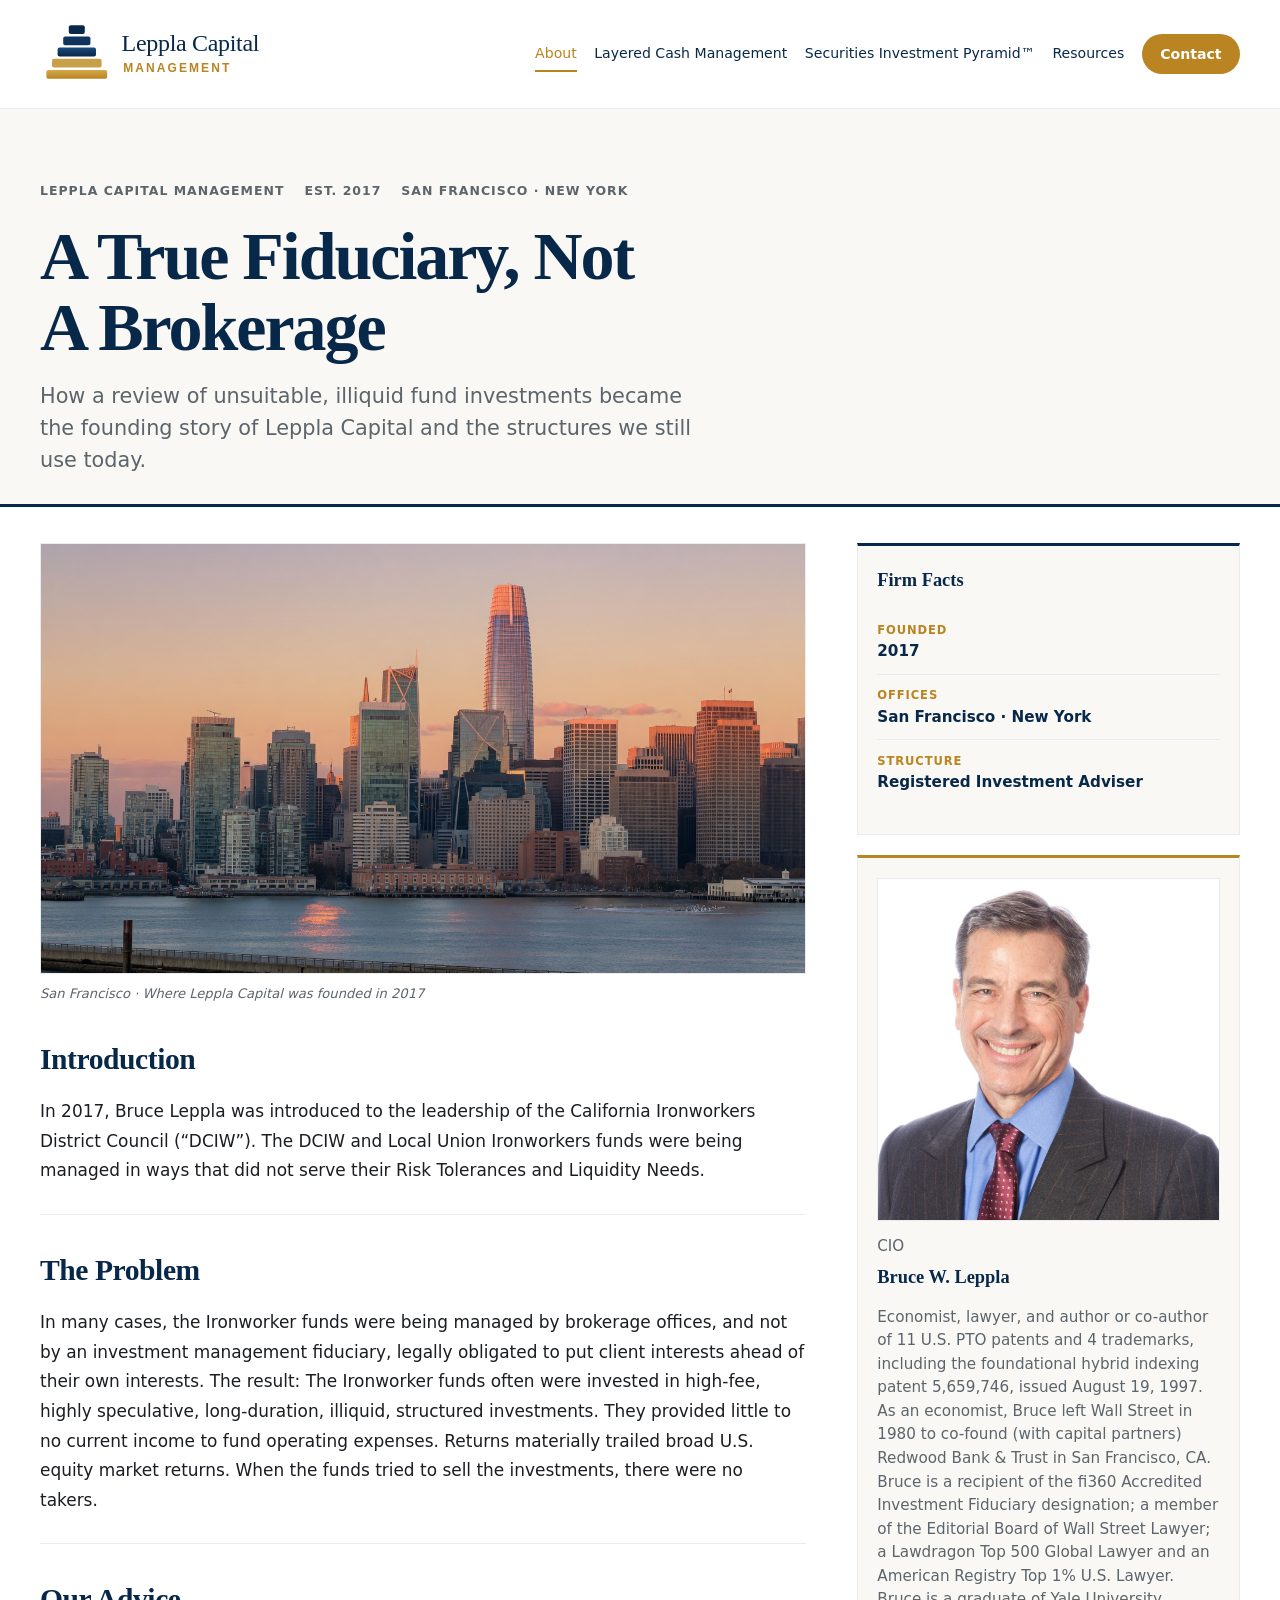
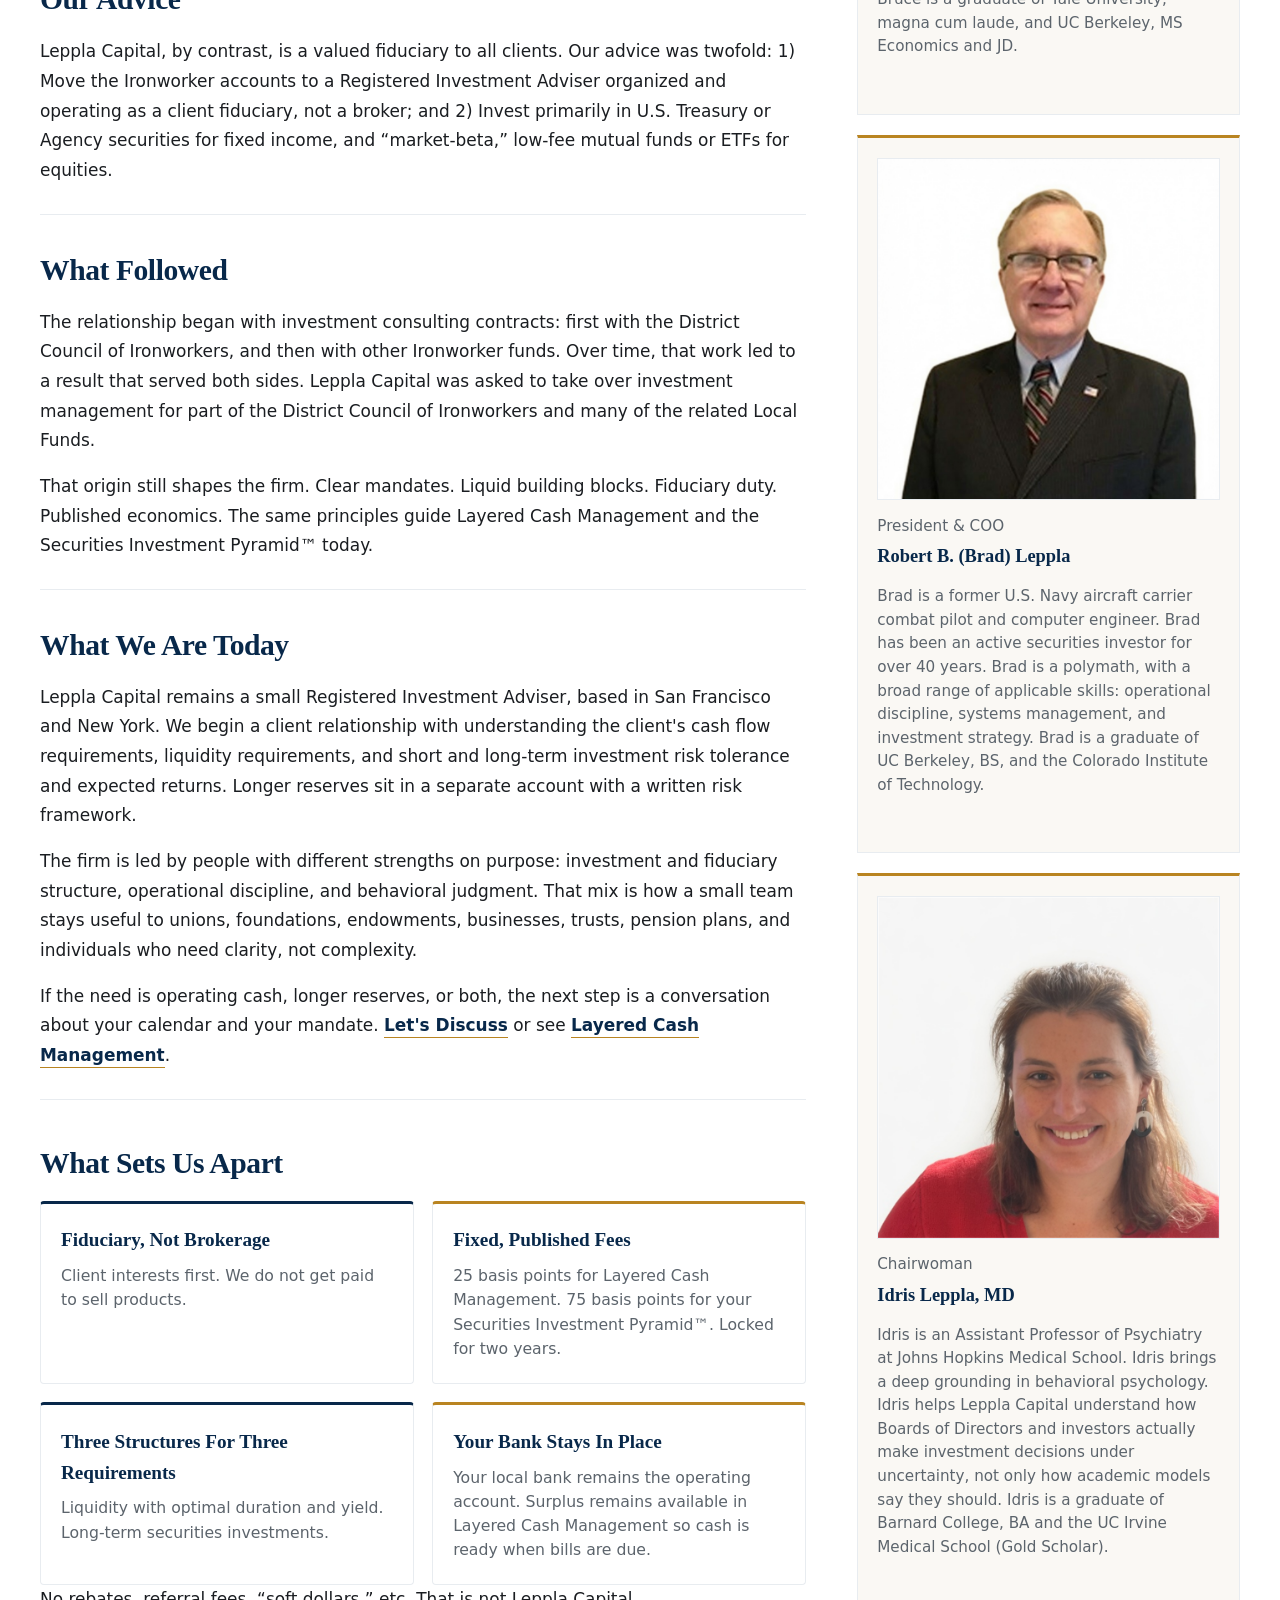
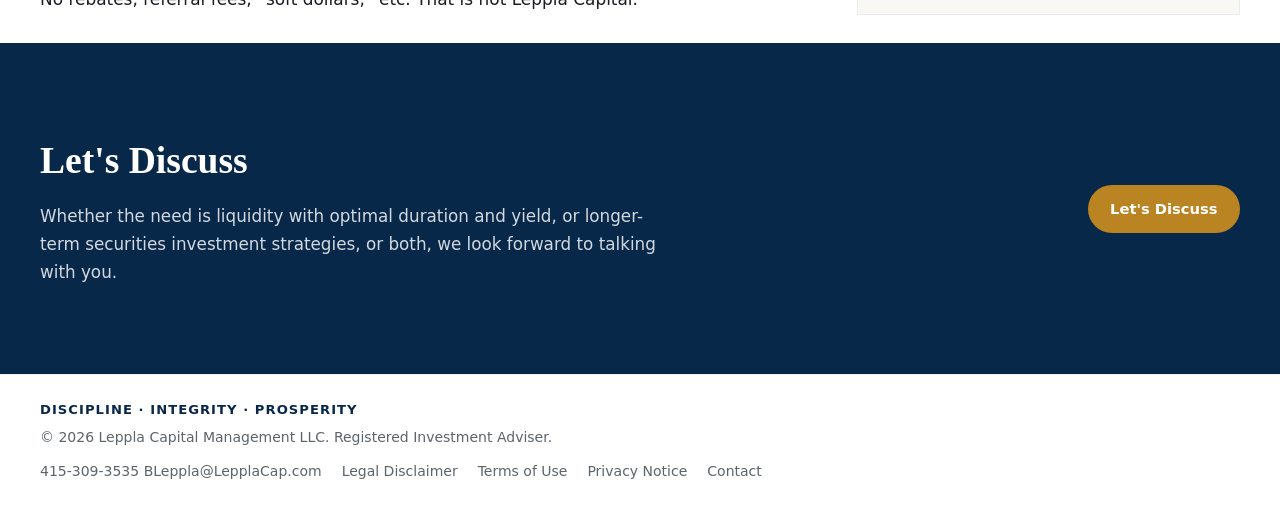
==== commit 3e5c3298: "﻿Publish updated Leppla Capital website draft. Fees 25/75 bp, About bios and copy, consultants secti" ====
--- a/about.html
+++ b/about.html
@@ -42,7 +42,7 @@
           </div>
           <h1 class="edition-title">A True Fiduciary, Not A Brokerage</h1>
           <p class="edition-deck">
-            How a review of unsuitable, illiquid fund holdings became the founding story of Leppla
+            How a review of unsuitable, illiquid fund investments became the founding story of Leppla
             Capital and the structures we still use today.
           </p>
         </div>
@@ -83,7 +83,7 @@
             </section>
 
             <section class="edition-chapter">
-              <h2>The Advice</h2>
+              <h2>Our Advice</h2>
               <p>
                 Leppla Capital, by contrast, is a valued fiduciary to all clients. Our advice was
                 twofold: 1) Move the Ironworker accounts to a Registered Investment Adviser organized
@@ -96,8 +96,8 @@
             <section class="edition-chapter">
               <h2>What Followed</h2>
               <p>
-                The relationship began with investment consulting contracts: first with part of the
-                District Council of Ironworkers, then with other Ironworker funds. Over time, that
+                The relationship began with investment consulting contracts: first with the
+                District Council of Ironworkers, and then with other Ironworker funds. Over time, that
                 work led to a result that served both sides. Leppla Capital was asked to take over
                 investment management for part of the District Council of Ironworkers and many of the
                 related Local Funds.
@@ -112,16 +112,17 @@
             <section class="edition-chapter">
               <h2>What We Are Today</h2>
               <p>
-                Leppla Capital remains a deliberately small Registered Investment Adviser, based in
-                San Francisco and New York. We still start with cash flows and mandates, not product
-                inventory. Operating cash is scheduled so liquidity stays available. Longer reserves
-                sit in a separate account with a written risk framework.
+                Leppla Capital remains a small Registered Investment Adviser, based in San Francisco
+                and New York. We begin a client relationship with understanding the client's cash
+                flow requirements, liquidity requirements, and short and long-term investment risk
+                tolerance and expected returns. Longer reserves sit in a separate account with a
+                written risk framework.
               </p>
               <p>
                 The firm is led by people with different strengths on purpose: investment and
                 fiduciary structure, operational discipline, and behavioral judgment. That mix is how
                 a small team stays useful to unions, foundations, endowments, businesses, trusts,
-                pension plans, and individuals who need clarity more than complexity.
+                pension plans, and individuals who need clarity, not complexity.
               </p>
               <p>
                 If the need is operating cash, longer reserves, or both, the next step is a
@@ -142,7 +143,7 @@
                 <li>
                   <h3>Fixed, Published Fees</h3>
                   <p>
-                    20 basis points for Layered Cash Management. 80 basis points for your Securities
+                    25 basis points for Layered Cash Management. 75 basis points for your Securities
                     Investment Pyramid™. Locked for two years.
                   </p>
                 </li>
@@ -182,14 +183,6 @@
                   <dt>Structure</dt>
                   <dd>Registered Investment Adviser</dd>
                 </div>
-                <div>
-                  <dt>Fees</dt>
-                  <dd>20 basis points Cash Management · 80 basis points Investment Pyramid · Locked for 2 years</dd>
-                </div>
-                <div>
-                  <dt>Clients</dt>
-                  <dd>Unions, foundations, endowments, businesses, trusts, pensions, individuals</dd>
-                </div>
               </dl>
             </div>
 
@@ -203,10 +196,14 @@
               <p class="leader-role">CIO</p>
               <h3>Bruce W. Leppla</h3>
               <p>
-                Economist, lawyer, and founder. Founder (with capital partners) &amp; CEO of Redwood
-                Bank and Trust. Bruce built Leppla
-                Capital around fiduciary duty, liquidity, and structures that match how
-                organizations actually use capital.
+                Economist, lawyer, and author or co-author of 11 U.S. PTO patents and 4 trademarks,
+                including the foundational hybrid indexing patent 5,659,746, issued August 19, 1997.
+                As an economist, Bruce left Wall Street in 1980 to co-found (with capital partners)
+                Redwood Bank &amp; Trust in San Francisco, CA. Bruce is a recipient of the fi360
+                Accredited Investment Fiduciary designation; a member of the Editorial Board of
+                Wall Street Lawyer; a Lawdragon Top 500 Global Lawyer and an American Registry
+                Top 1% U.S. Lawyer. Bruce is a graduate of Yale University, magna cum laude, and
+                UC Berkeley, MS Economics and JD.
               </p>
             </div>
 
@@ -220,9 +217,11 @@
               <p class="leader-role">President &amp; COO</p>
               <h3>Robert B. (Brad) Leppla</h3>
               <p>
-                Former U.S. Navy combat pilot and computer engineer. Brad has been an active
-                securities investor for 40 years. A polymath, with a broad range of applicable
-                skills: operational discipline, systems thinking and client strategy.
+                Brad is a former U.S. Navy aircraft carrier combat pilot and computer engineer.
+                Brad has been an active securities investor for over 40 years. Brad is a polymath,
+                with a broad range of applicable skills: operational discipline, systems
+                management, and investment strategy. Brad is a graduate of UC Berkeley, BS, and
+                the Colorado Institute of Technology.
               </p>
             </div>
 
@@ -236,9 +235,11 @@
               <p class="leader-role">Chairwoman</p>
               <h3>Idris Leppla, MD</h3>
               <p>
-                Asst. Professor of Psychiatry at Johns Hopkins. Idris brings a deep grounding in
-                behavioral psychology. Idris helps the firm see how people and boards actually decide
-                under uncertainty, not only how models say they should.
+                Idris is an Assistant Professor of Psychiatry at Johns Hopkins Medical School.
+                Idris brings a deep grounding in behavioral psychology. Idris helps Leppla Capital
+                understand how Boards of Directors and investors actually make investment decisions
+                under uncertainty, not only how academic models say they should. Idris is a graduate
+                of Barnard College, BA and the UC Irvine Medical School (Gold Scholar).
               </p>
             </div>
 
--- a/css/styles.css
+++ b/css/styles.css
@@ -224,15 +224,21 @@
 
 .hero-lede {
   margin: 0 auto 1.5rem;
-  max-width: 50rem;
+  max-width: 56rem;
   font-size: 1.05rem;
-  line-height: 1.65;
+  line-height: 1.7;
   color: rgba(255, 255, 255, 0.88);
-  text-align: center;
+  text-align: justify;
+  text-align-last: left;
+  hyphens: auto;
+  -webkit-hyphens: auto;
+  word-spacing: normal;
 }
 
 .hero-lede p {
   margin: 0 0 1rem;
+  text-align: justify;
+  text-align-last: left;
 }
 
 .hero-lede p:last-child {
@@ -273,7 +279,7 @@
   border-bottom: 1px solid rgba(255, 255, 255, 0.22);
   font-size: 0.95rem;
   color: rgba(255, 255, 255, 0.92);
-  max-width: 52rem;
+  max-width: 40rem;
 }
 
 .hero-fees strong {
@@ -3169,7 +3175,7 @@
 }
 
 .edition-apart {
-  margin-top: auto;
+  margin-top: 0.5rem;
 }
 
 .differ-grid-story {
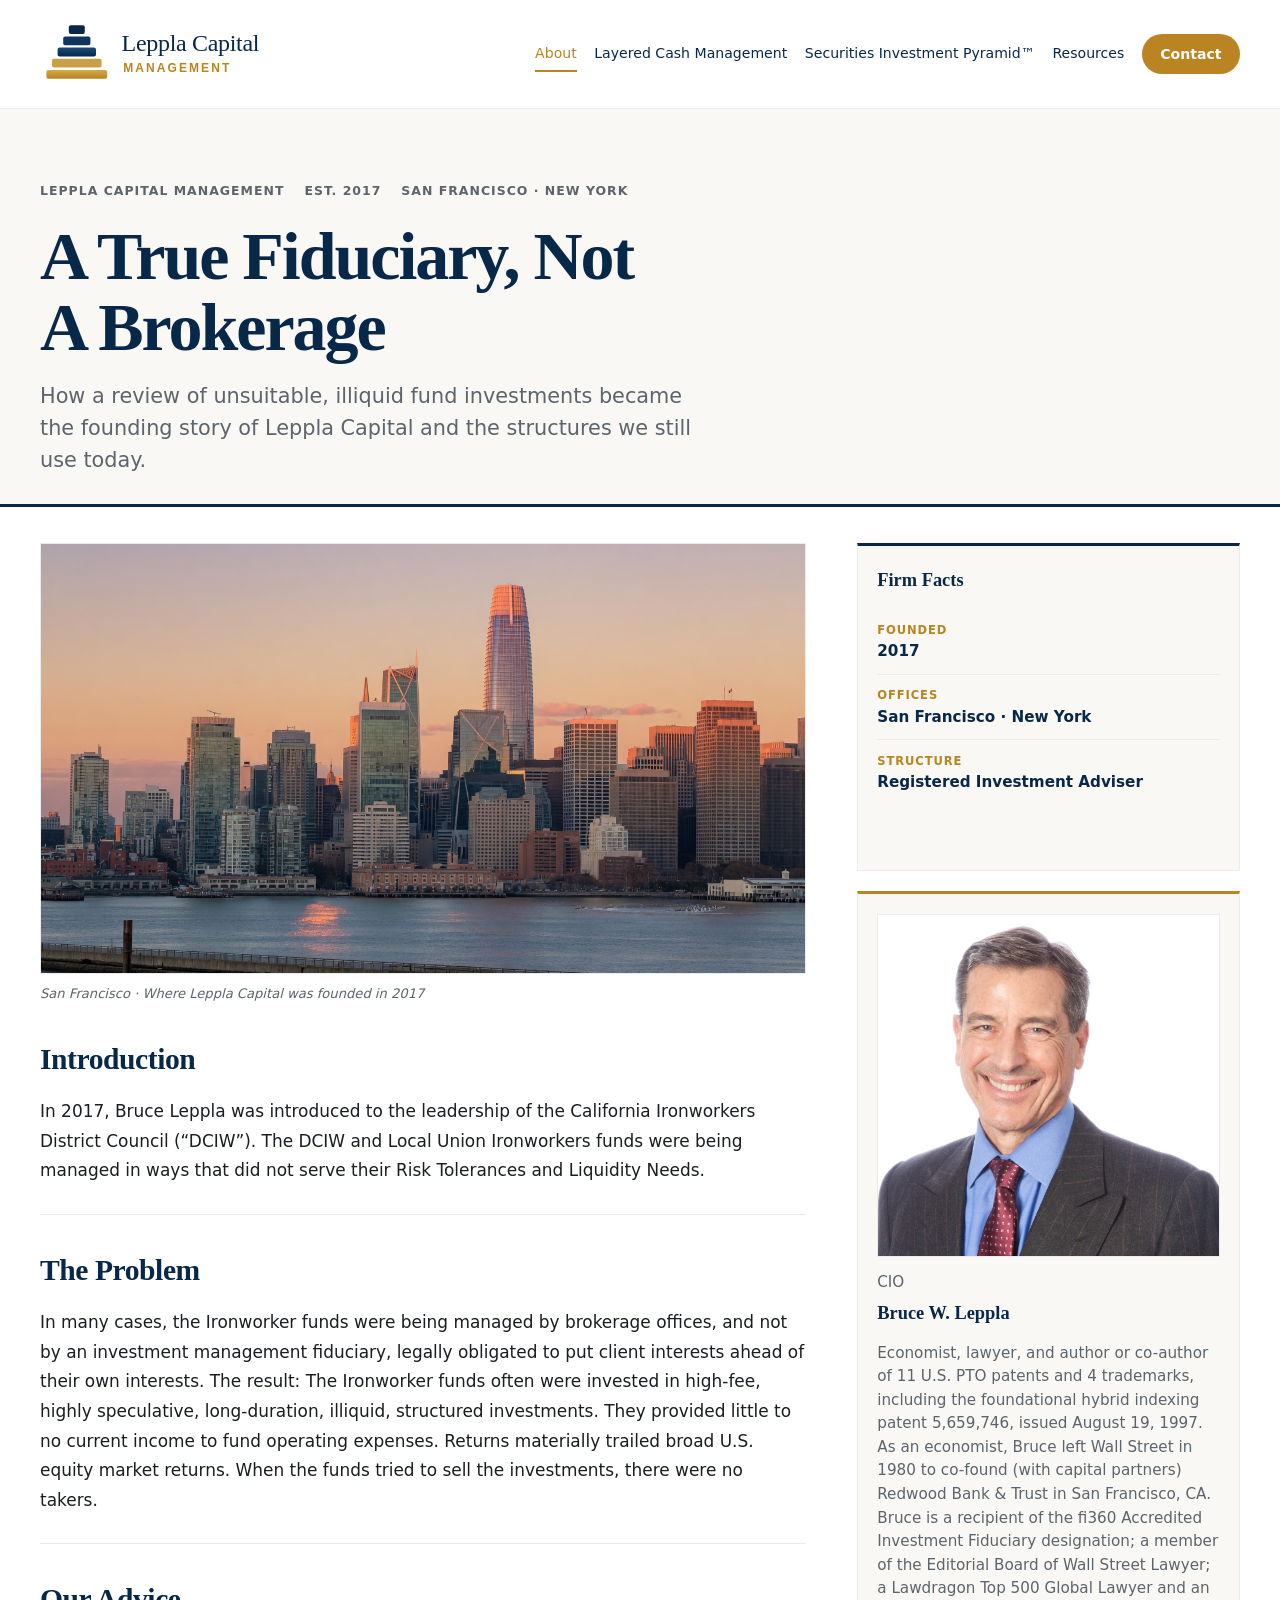
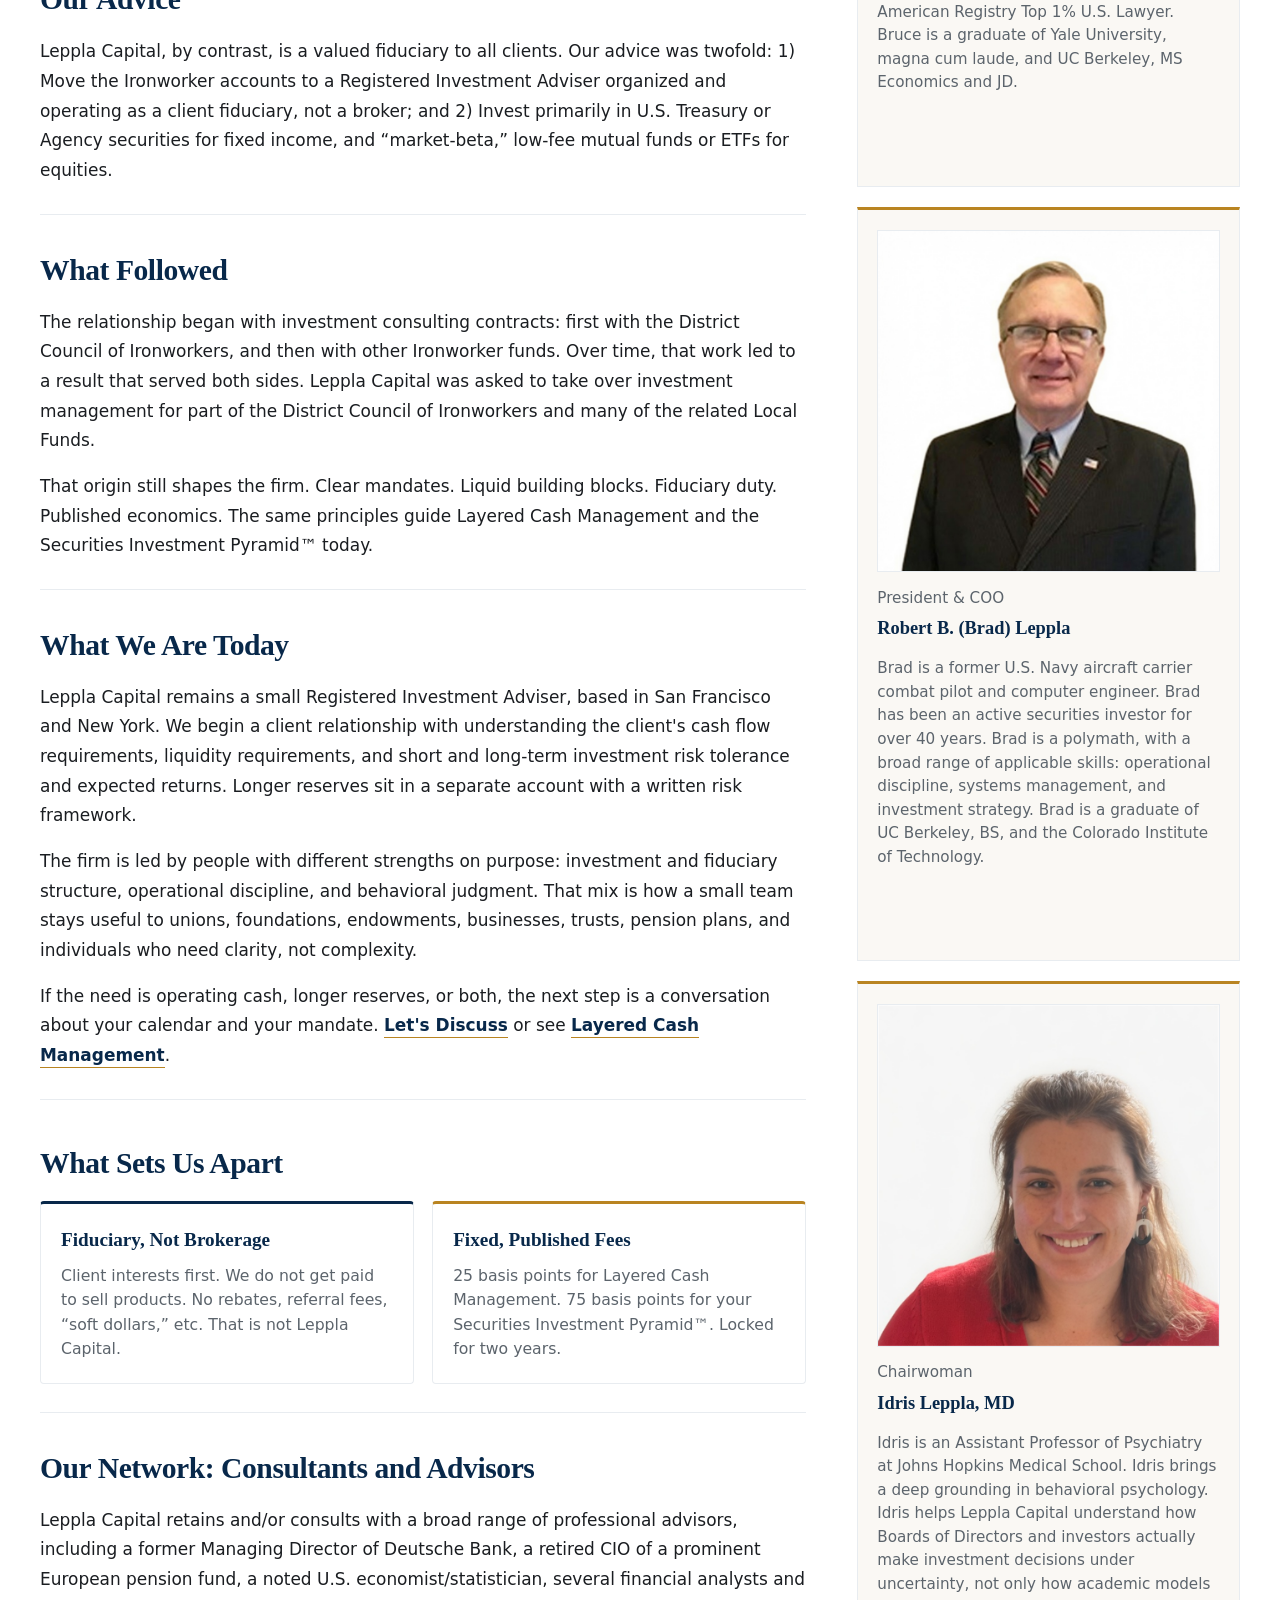
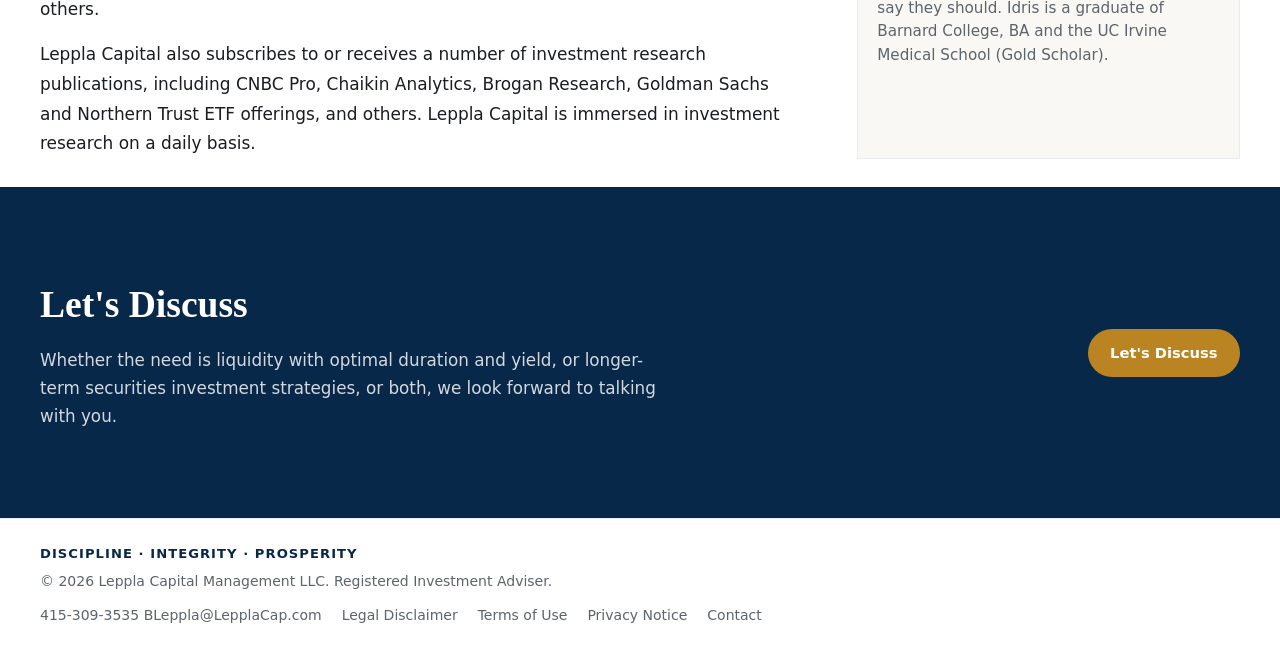
==== commit 07d66d41: "Site updates: Overview graphic, About network section, LCM/SIP copy, blended fee calculator, soft gr" ====
--- a/about.html
+++ b/about.html
@@ -138,7 +138,10 @@
               <ul class="differ-grid differ-grid-story">
                 <li>
                   <h3>Fiduciary, Not Brokerage</h3>
-                  <p>Client interests first. We do not get paid to sell products.</p>
+                  <p>
+                    Client interests first. We do not get paid to sell products. No rebates, referral
+                    fees, “soft dollars,” etc. That is not Leppla Capital.
+                  </p>
                 </li>
                 <li>
                   <h3>Fixed, Published Fees</h3>
@@ -147,22 +150,22 @@
                     Investment Pyramid™. Locked for two years.
                   </p>
                 </li>
-                <li>
-                  <h3>Three Structures For Three Requirements</h3>
-                  <p>
-                    Liquidity with optimal duration and yield. Long-term securities investments.
-                  </p>
-                </li>
-                <li>
-                  <h3>Your Bank Stays In Place</h3>
-                  <p>
-                    Your local bank remains the operating account. Surplus remains available in
-                    Layered Cash Management so cash is ready when bills are due.
-                  </p>
-                </li>
               </ul>
-              <p class="differ-close">
-                No rebates, referral fees, “soft dollars,” etc. That is not Leppla Capital.
+            </section>
+
+            <section class="edition-chapter edition-network" id="consultants">
+              <h2>Our Network: Consultants and Advisors</h2>
+              <p>
+                Leppla Capital retains and/or consults with a broad range of professional advisors,
+                including a former Managing Director of Deutsche Bank, a retired CIO of a prominent
+                European pension fund, a noted U.S. economist/statistician, several financial analysts
+                and others.
+              </p>
+              <p>
+                Leppla Capital also subscribes to or receives a number of investment research
+                publications, including CNBC Pro, Chaikin Analytics, Brogan Research, Goldman Sachs and
+                Northern Trust ETF offerings, and others. Leppla Capital is immersed in investment
+                research on a daily basis.
               </p>
             </section>
           </article>
--- a/css/styles.css
+++ b/css/styles.css
@@ -641,15 +641,18 @@
 }
 
 .system-combo-between span {
-  font-size: 1.75rem;
+  font-size: 3.5rem;
   line-height: 1;
 }
 
 .system-combo-between small {
-  font-size: 0.7rem;
-  letter-spacing: 0.08em;
-  text-transform: uppercase;
-  color: var(--navy);
+  font-family: "Segoe UI", Arial, sans-serif;
+  font-size: 15px;
+  font-weight: 700;
+  letter-spacing: normal;
+  text-transform: none;
+  color: #000000;
+  line-height: 1.2;
 }
 
 .system-combo-uplinks {
@@ -665,7 +668,7 @@
 .system-combo-uplink {
   display: inline-block;
   color: var(--gold);
-  font-size: 1.75rem;
+  font-size: 3.5rem;
   font-weight: 700;
   line-height: 1;
   text-align: center;
@@ -716,9 +719,11 @@
 .system-combo-note {
   margin: 1.15rem 0 1.75rem;
   text-align: center;
-  font-size: 1rem;
-  line-height: 1.55;
-  color: var(--muted);
+  font-family: "Segoe UI", Arial, sans-serif;
+  font-size: 15px;
+  font-weight: 700;
+  line-height: 1.35;
+  color: #000000;
 }
 
 .system-desc-grid {
@@ -755,6 +760,15 @@
   font-size: 1.25rem;
   font-weight: 600;
   color: var(--navy);
+}
+
+.system-desc .system-desc-heading {
+  text-align: center;
+  width: 100%;
+}
+
+.system-desc .system-desc-fee-empty {
+  visibility: hidden;
 }
 
 .system-desc .compare-rows {
@@ -1356,6 +1370,18 @@
   font-size: 1rem;
 }
 
+.contact-page {
+  display: grid;
+  gap: clamp(2rem, 4vw, 3rem);
+}
+
+.contact-top {
+  display: grid;
+  grid-template-columns: minmax(220px, 0.9fr) minmax(0, 1.4fr);
+  gap: clamp(1.25rem, 3vw, 2rem);
+  align-items: start;
+}
+
 .contact-page .contact-lede {
   margin: 0 0 1.25rem;
   color: var(--muted);
@@ -1375,6 +1401,123 @@
   font-size: 1.15rem;
   font-weight: 600;
   color: var(--navy);
+}
+
+.contact-calendar {
+  margin-top: 0.25rem;
+  padding-top: 1.5rem;
+  border-top: 1px solid var(--line);
+}
+
+.contact-calendar-head .kicker {
+  margin: 0 0 0.35rem;
+  color: var(--gold);
+}
+
+.contact-calendar-head h2 {
+  margin: 0 0 0.5rem;
+  font-family: var(--font-display);
+  font-size: clamp(1.35rem, 2.4vw, 1.75rem);
+  font-weight: 600;
+  color: var(--navy);
+  letter-spacing: -0.02em;
+}
+
+.contact-calendar-note {
+  margin: 0 0 1.25rem;
+  color: var(--muted);
+  font-size: 0.95rem;
+}
+
+.calendar-grid {
+  display: grid;
+  gap: 1rem;
+}
+
+.calendar-grid-2026 {
+  grid-template-columns: repeat(2, minmax(0, 1fr));
+}
+
+.calendar-grid-2027 {
+  grid-template-columns: repeat(4, minmax(0, 1fr));
+}
+
+@media (max-width: 960px) {
+  .contact-top {
+    grid-template-columns: 1fr;
+  }
+
+  .calendar-grid-2027 {
+    grid-template-columns: repeat(2, minmax(0, 1fr));
+  }
+}
+
+@media (max-width: 560px) {
+  .calendar-grid-2026,
+  .calendar-grid-2027 {
+    grid-template-columns: 1fr;
+  }
+}
+
+.calendar-month {
+  background: var(--paper);
+  border: 1px solid var(--line);
+  border-top: 3px solid var(--navy);
+  padding: 0.85rem 0.75rem 0.95rem;
+}
+
+.calendar-month-title {
+  margin: 0 0 0.65rem;
+  font-family: var(--font-display);
+  font-size: 1rem;
+  font-weight: 600;
+  color: var(--navy);
+  text-align: center;
+}
+
+.calendar-weekdays,
+.calendar-days {
+  display: grid;
+  grid-template-columns: repeat(7, 1fr);
+  gap: 0.15rem;
+}
+
+.calendar-weekdays span {
+  text-align: center;
+  font-size: 0.65rem;
+  font-weight: 700;
+  letter-spacing: 0.04em;
+  text-transform: uppercase;
+  color: var(--gold);
+  padding: 0.15rem 0;
+}
+
+.calendar-days span {
+  aspect-ratio: 1;
+  display: flex;
+  align-items: center;
+  justify-content: center;
+  font-size: 0.78rem;
+  color: var(--ink);
+  border-radius: 2px;
+}
+
+.calendar-days .is-empty {
+  visibility: hidden;
+}
+
+.calendar-days .is-past {
+  color: #a0a6ad;
+}
+
+.calendar-days .is-today {
+  background: var(--gold);
+  color: var(--navy);
+  font-weight: 700;
+}
+
+.calendar-days .is-weekend:not(.is-today):not(.is-past) {
+  color: var(--muted);
 }
 
 .legal-page {
@@ -1490,7 +1633,7 @@
 
 .page-hero-product .page-lede {
   color: rgba(255, 255, 255, 0.82);
-  max-width: 36rem;
+  max-width: 42rem;
   font-size: 1.15rem;
 }
 
@@ -2161,23 +2304,23 @@
 }
 
 .layer-list .layer-py-direct {
-  background: #2a5f94;
+  background: #6b9a7a;
 }
 
 .layer-list .layer-py-thematic {
-  background: #1a4a7a;
+  background: #4f8560;
 }
 
 .layer-list .layer-py-sector {
-  background: #0f355f;
+  background: #3d6f4e;
 }
 
 .layer-list .layer-py-asset {
-  background: #08284a;
+  background: #2d5a3f;
 }
 
 .layer-list .layer-py-alpha {
-  background: #051c35;
+  background: #1e4330;
 }
 
 .layer-list .layer-py-beta {
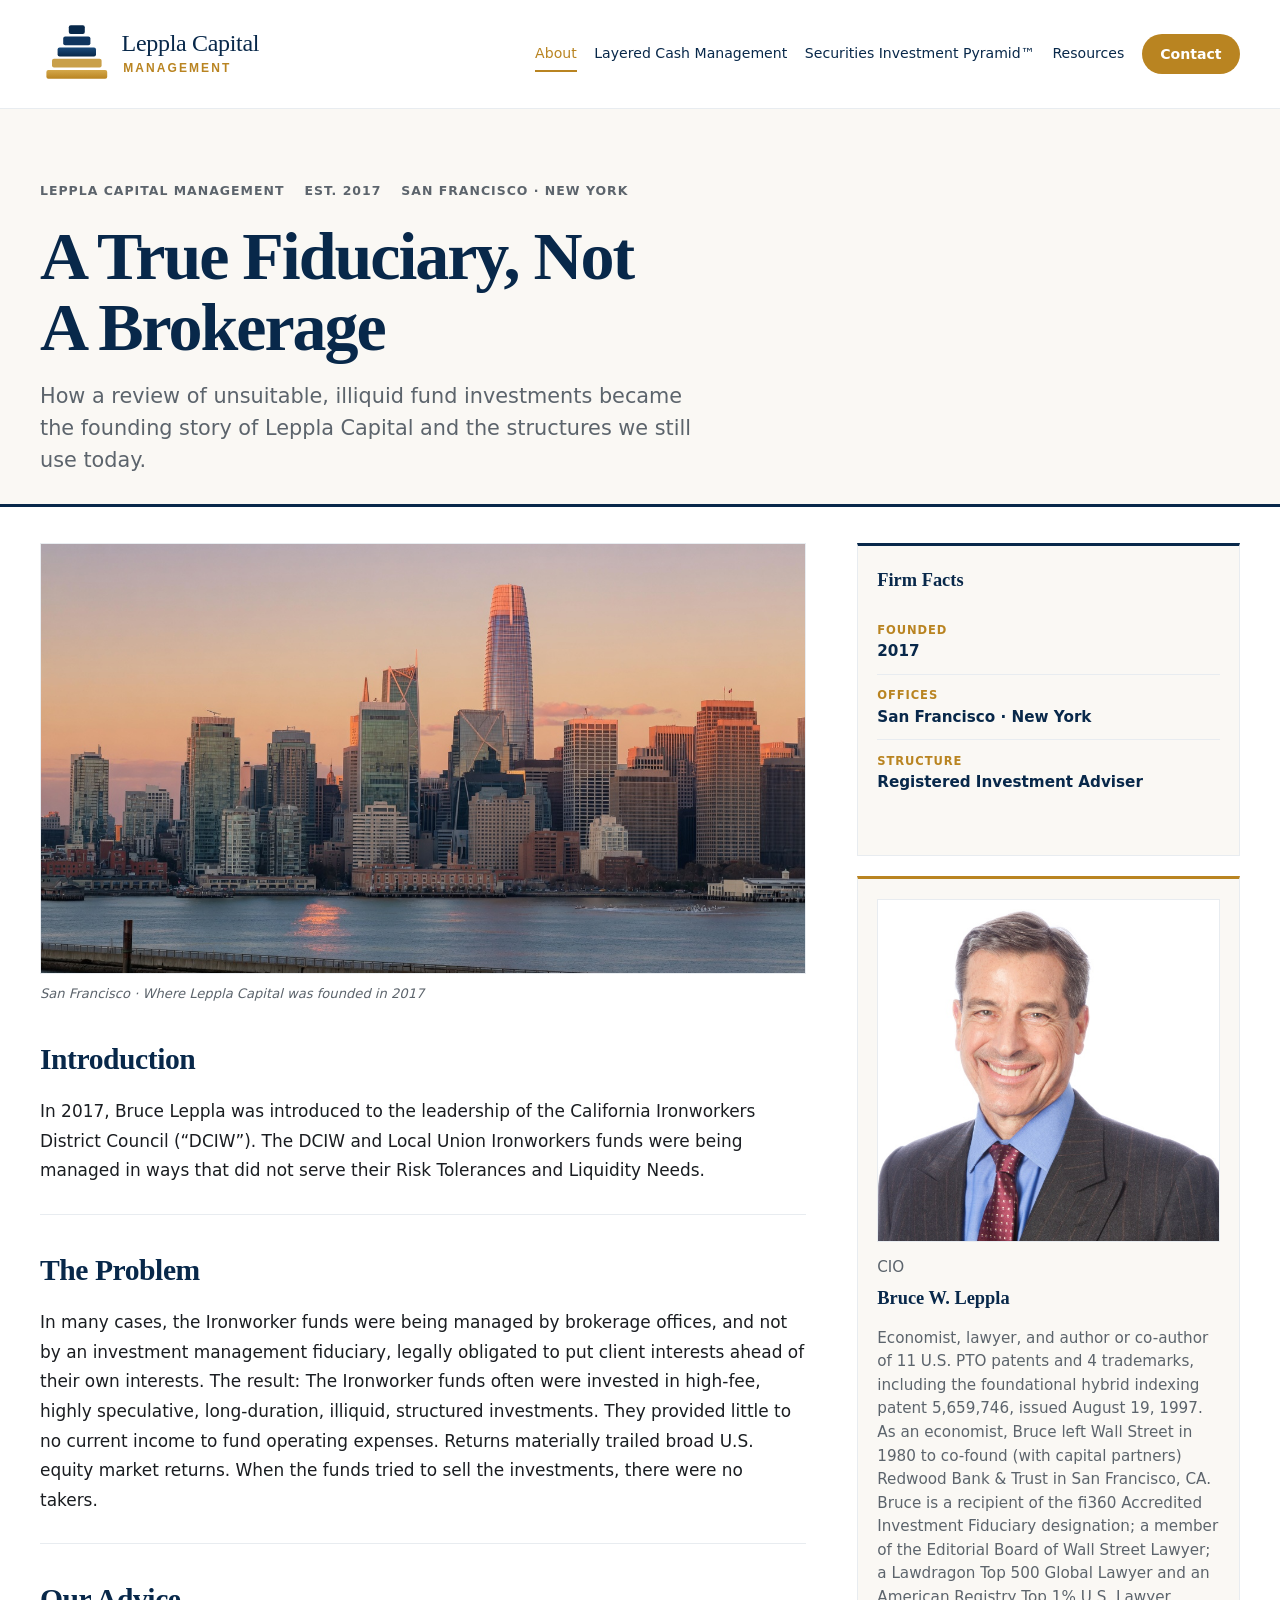
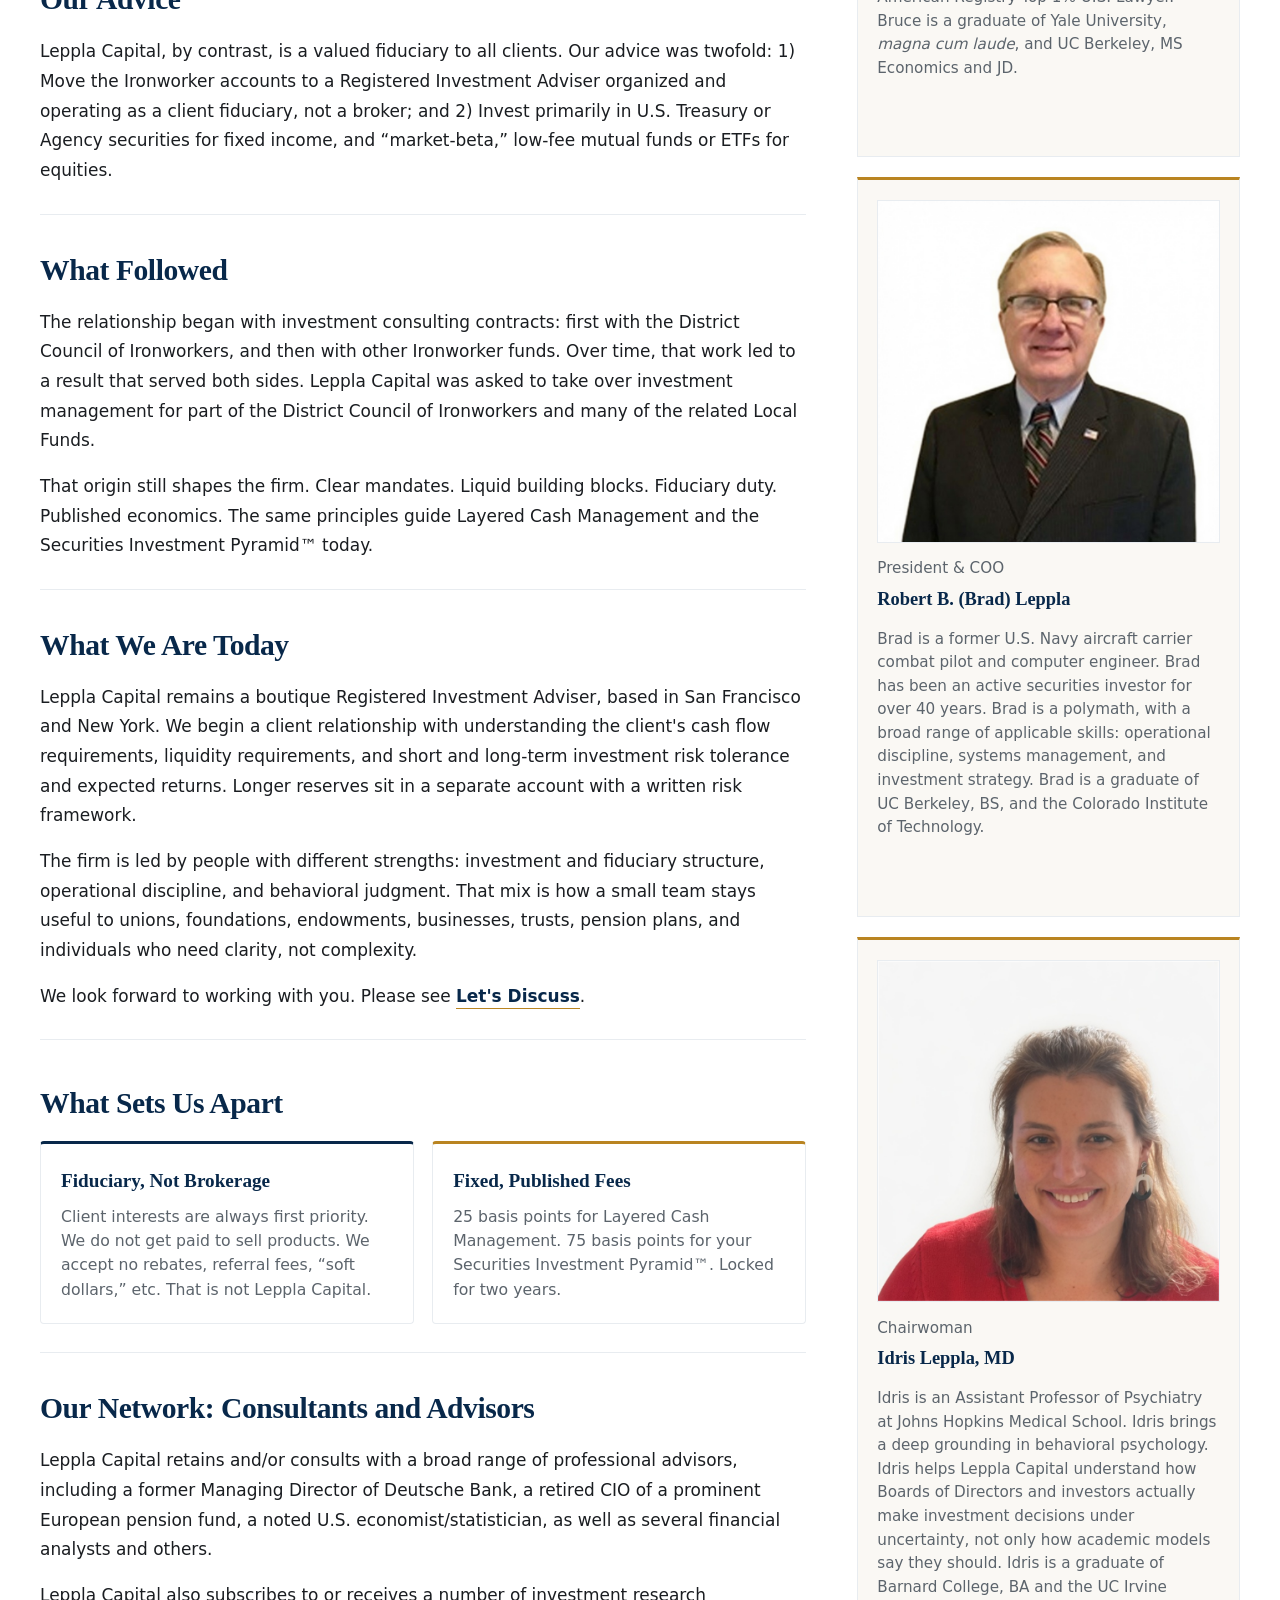
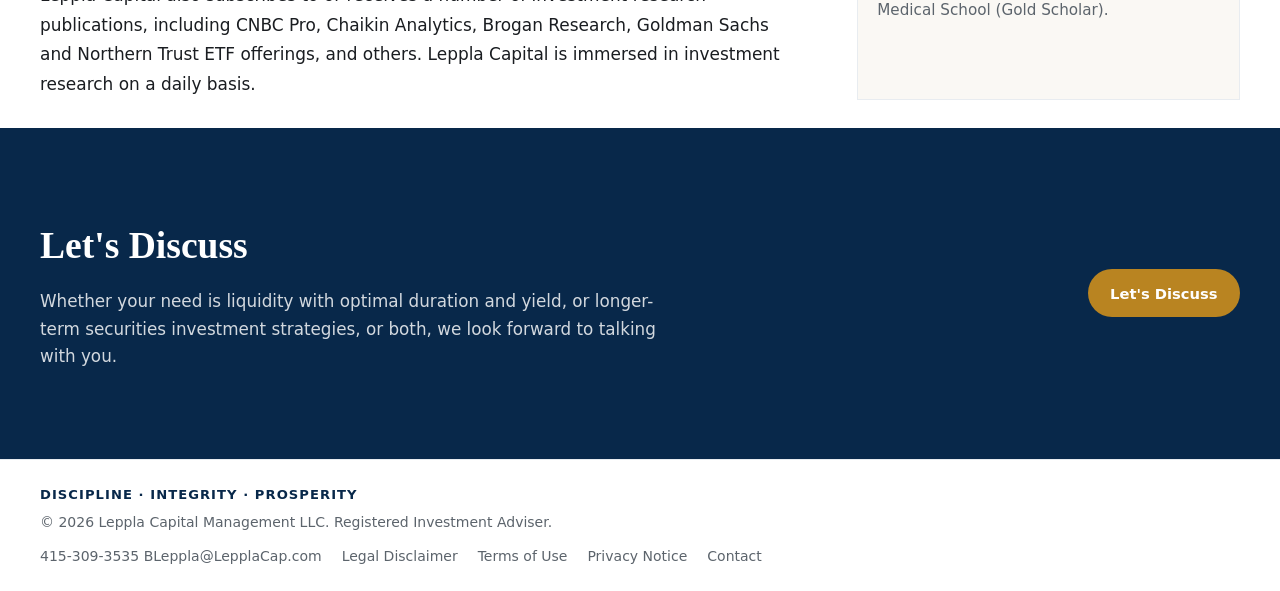
==== commit fc16df3b: "Publish site copy and layout updates across homepage, About, LCM, SIP, and legal pages." ====
--- a/about.html
+++ b/about.html
@@ -112,24 +112,21 @@
             <section class="edition-chapter">
               <h2>What We Are Today</h2>
               <p>
-                Leppla Capital remains a small Registered Investment Adviser, based in San Francisco
+                Leppla Capital remains a boutique Registered Investment Adviser, based in San Francisco
                 and New York. We begin a client relationship with understanding the client's cash
                 flow requirements, liquidity requirements, and short and long-term investment risk
                 tolerance and expected returns. Longer reserves sit in a separate account with a
                 written risk framework.
               </p>
               <p>
-                The firm is led by people with different strengths on purpose: investment and
-                fiduciary structure, operational discipline, and behavioral judgment. That mix is how
+                The firm is led by people with different strengths: investment and fiduciary
+                structure, operational discipline, and behavioral judgment. That mix is how
                 a small team stays useful to unions, foundations, endowments, businesses, trusts,
                 pension plans, and individuals who need clarity, not complexity.
               </p>
               <p>
-                If the need is operating cash, longer reserves, or both, the next step is a
-                conversation about your calendar and your mandate.
-                <a class="text-link" href="contact.html">Let's Discuss</a>
-                or see
-                <a class="text-link" href="layered-cash-management.html">Layered Cash Management</a>.
+                We look forward to working with you. Please see
+                <a class="text-link" href="contact.html">Let's Discuss</a>.
               </p>
             </section>
 
@@ -139,8 +136,9 @@
                 <li>
                   <h3>Fiduciary, Not Brokerage</h3>
                   <p>
-                    Client interests first. We do not get paid to sell products. No rebates, referral
-                    fees, “soft dollars,” etc. That is not Leppla Capital.
+                    Client interests are always first priority. We do not get paid to sell products.
+                    We accept no rebates, referral fees, “soft dollars,” etc. That is not Leppla
+                    Capital.
                   </p>
                 </li>
                 <li>
@@ -158,8 +156,8 @@
               <p>
                 Leppla Capital retains and/or consults with a broad range of professional advisors,
                 including a former Managing Director of Deutsche Bank, a retired CIO of a prominent
-                European pension fund, a noted U.S. economist/statistician, several financial analysts
-                and others.
+                European pension fund, a noted U.S. economist/statistician, as well as several
+                financial analysts and others.
               </p>
               <p>
                 Leppla Capital also subscribes to or receives a number of investment research
@@ -205,7 +203,7 @@
                 Redwood Bank &amp; Trust in San Francisco, CA. Bruce is a recipient of the fi360
                 Accredited Investment Fiduciary designation; a member of the Editorial Board of
                 Wall Street Lawyer; a Lawdragon Top 500 Global Lawyer and an American Registry
-                Top 1% U.S. Lawyer. Bruce is a graduate of Yale University, magna cum laude, and
+                Top 1% U.S. Lawyer. Bruce is a graduate of Yale University, <em>magna cum laude</em>, and
                 UC Berkeley, MS Economics and JD.
               </p>
             </div>
@@ -255,7 +253,7 @@
           <div>
             <h2>Let's Discuss</h2>
             <p>
-              Whether the need is liquidity with optimal duration and yield, or longer-term
+              Whether your need is liquidity with optimal duration and yield, or longer-term
               securities investment strategies, or both, we look forward to talking with you.
             </p>
           </div>
--- a/css/styles.css
+++ b/css/styles.css
@@ -195,7 +195,7 @@
 
 .kicker {
   margin: 0 0 1rem;
-  font-size: 0.78rem;
+  font-size: clamp(0.95rem, 1.5vw, 1.1rem);
   font-weight: 700;
   letter-spacing: 0.12em;
   text-transform: uppercase;
@@ -1062,15 +1062,12 @@
   margin: 0;
   padding: 0;
   border-top: 1px solid var(--line);
+  text-align: center;
 }
 
 .audience-compact li {
-  display: grid;
-  grid-template-columns: minmax(7.5rem, 0.9fr) minmax(0, 1.4fr);
-  gap: 0.75rem 1rem;
-  padding: 0.85rem 0;
+  padding: 0.75rem 0;
   border-bottom: 1px solid var(--line);
-  align-items: baseline;
 }
 
 .audience-compact strong {
@@ -1078,12 +1075,6 @@
   font-size: 1rem;
   font-weight: 600;
   color: var(--navy);
-}
-
-.audience-compact span {
-  font-size: 0.92rem;
-  line-height: 1.45;
-  color: var(--muted);
 }
 
 .process-steps-compact {
@@ -1141,10 +1132,6 @@
     padding-top: 0;
   }
 
-  .audience-compact li {
-    grid-template-columns: 1fr;
-    gap: 0.25rem;
-  }
 }
 
 .section-tight {
@@ -1697,18 +1684,18 @@
 
 .cash-start {
   display: grid;
-  grid-template-columns: minmax(0, 1.05fr) minmax(0, 1fr);
-  gap: clamp(2rem, 5vw, 3.75rem);
-  align-items: stretch;
+  grid-template-columns: 1fr;
+  gap: clamp(1.75rem, 4vw, 2.5rem);
+  align-items: start;
 }
 
 .cash-start-story {
   position: relative;
   display: flex;
   flex-direction: column;
-  height: 100%;
   padding-left: 1.25rem;
   border-left: 3px solid var(--gold);
+  max-width: 48rem;
 }
 
 .cash-start-story h2 {
@@ -1738,62 +1725,16 @@
   margin-bottom: 0;
 }
 
-.cash-start-fill {
-  flex: 1 1 auto;
-  min-height: 2.5rem;
-}
-
-.cash-start-learn {
-  margin-top: 0;
-  padding: 1.15rem 1.2rem;
-  background: var(--paper);
-  border: 1px solid var(--line);
-  border-radius: 4px;
-}
-
-.cash-start-learn h3 {
-  margin: 0 0 0.7rem;
-  font-family: var(--font-display);
-  font-size: 1.05rem;
-  font-weight: 600;
-  color: var(--navy);
-}
-
-.cash-start-learn ul {
-  list-style: none;
-  margin: 0;
-  padding: 0;
-  display: grid;
-  gap: 0.55rem;
-}
-
-.cash-start-learn li {
-  position: relative;
-  padding-left: 1rem;
-  font-size: 0.95rem;
-  line-height: 1.5;
-  color: var(--ink);
-}
-
-.cash-start-learn li::before {
-  content: "";
-  position: absolute;
-  left: 0;
-  top: 0.55em;
-  width: 0.35rem;
-  height: 0.35rem;
-  border-radius: 50%;
-  background: var(--gold);
-}
-
 .cash-start-steps {
   list-style: none;
   margin: 0;
   padding: 0;
   display: grid;
+  grid-template-columns: repeat(2, minmax(0, 1fr));
+  grid-template-rows: auto auto;
+  grid-auto-flow: column;
   gap: 1.1rem;
-  height: 100%;
-  align-content: space-between;
+  align-content: start;
 }
 
 .cash-start-steps li {
@@ -2304,23 +2245,23 @@
 }
 
 .layer-list .layer-py-direct {
-  background: #6b9a7a;
+  background: #2a5f94;
 }
 
 .layer-list .layer-py-thematic {
-  background: #4f8560;
+  background: #1a4a7a;
 }
 
 .layer-list .layer-py-sector {
-  background: #3d6f4e;
+  background: #0f355f;
 }
 
 .layer-list .layer-py-asset {
-  background: #2d5a3f;
+  background: #08284a;
 }
 
 .layer-list .layer-py-alpha {
-  background: #1e4330;
+  background: #051c35;
 }
 
 .layer-list .layer-py-beta {
@@ -2415,21 +2356,14 @@
 
   .cash-start-story {
     display: block;
-    height: auto;
     padding-left: 1rem;
-  }
-
-  .cash-start-fill {
-    display: none;
-  }
-
-  .cash-start-learn {
-    margin-top: 1.75rem;
+    max-width: none;
   }
 
   .cash-start-steps {
-    height: auto;
-    align-content: start;
+    grid-template-columns: 1fr;
+    grid-template-rows: none;
+    grid-auto-flow: row;
     gap: 0.75rem;
   }
 
